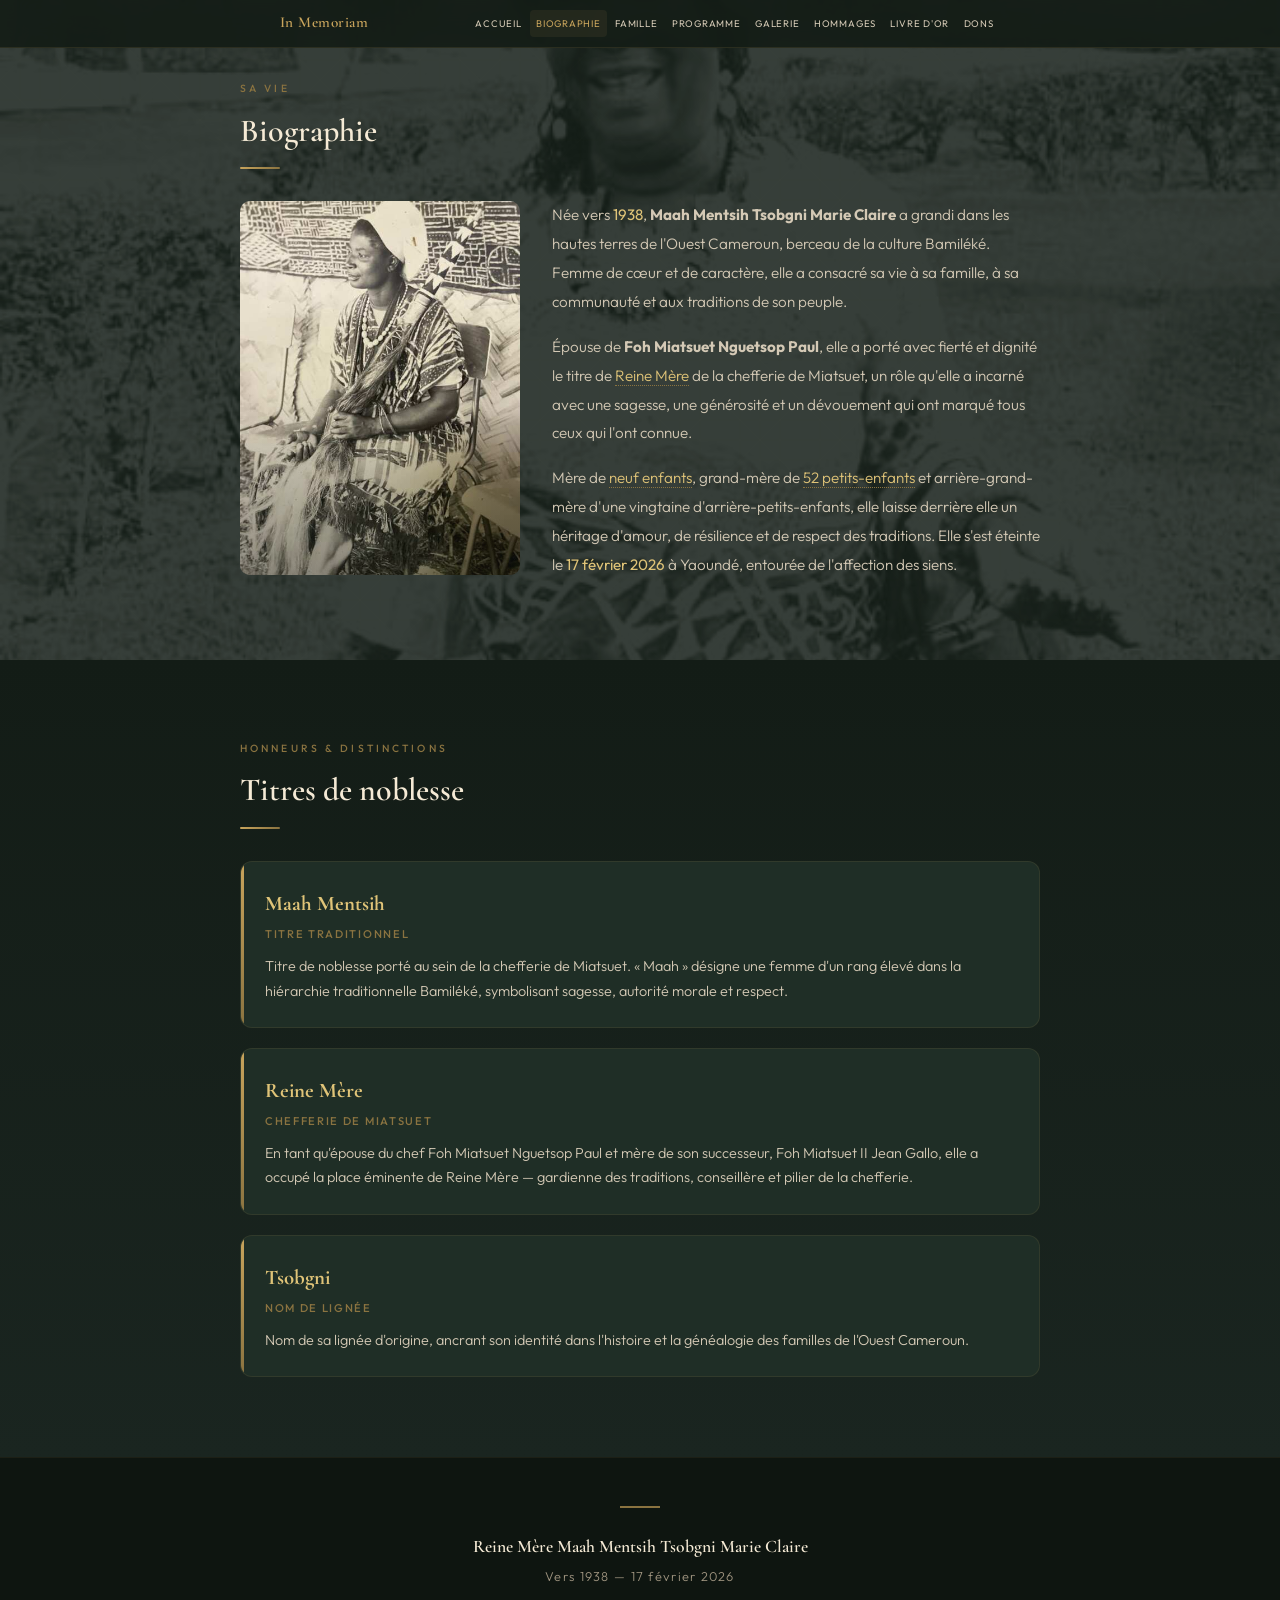
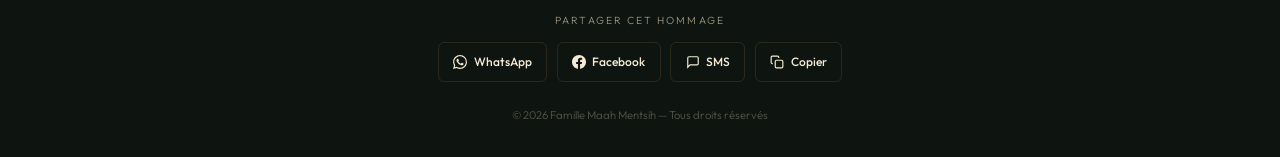
==== biographie/index.html @ 84025a95 "Add files via upload" ====
<!DOCTYPE html>
<html lang="fr">
<head>
<meta charset="UTF-8">
<meta name="viewport" content="width=device-width, initial-scale=1.0, maximum-scale=5.0">
<title>Biographie — Reine Mère Maah Mentsih</title>
<meta name="description" content="Hommage à la Reine Mère Maah Mentsih Tsobgni Marie Claire, épouse Fohmiatsuet Nguetsop.">
<meta property="og:title" content="In Memoriam — Reine Mère Maah Mentsih Tsobgni Marie Claire">
<meta property="og:description" content="Vers 1938 – 17 février 2026. Obsèques du 24 au 27 juin 2026 à Miatsuet, Bafou.">
<meta property="og:image" content="images/hero.jpg">
<meta property="og:type" content="website">
<link rel="preconnect" href="https://fonts.googleapis.com">
<link rel="preconnect" href="https://fonts.gstatic.com" crossorigin>
<link href="https://fonts.googleapis.com/css2?family=Cormorant+Garamond:ital,wght@0,400;0,600;0,700;1,400;1,600&family=Outfit:wght@300;400;500;600&display=swap" rel="stylesheet">
<link rel="stylesheet" href="/css/style.css">
</head>
<body>
<div class="watermark" aria-hidden="true"></div>
<div class="ndop" aria-hidden="true"></div>
<nav class="nav" id="nav">
<div class="nav-inner">
  <a class="nav-brand" href="/">In Memoriam</a>
  <button class="nav-toggle" id="nav-toggle" aria-label="Menu">☰</button>
  <div class="nav-links" id="nav-links">
    <a href="/">Accueil</a>
    <a href="/biographie">Biographie</a>
    <a href="/famille">Famille</a>
    <a href="/programme">Programme</a>
    <a href="/galerie">Galerie</a>
    <a href="/temoignages">Hommages</a>
    <a href="/livre-dor">Livre d'or</a>
    <a href="/dons">Dons</a>
  </div>
</div>
</nav>


<section class="sec" style="padding-top:5rem">
<div class="sec-in reveal">
  <div class="sec-label">Sa vie</div>
  <h2 class="sec-title">Biographie</h2>
  <div class="sec-div"></div>
  <div class="bio-content">
    <div class="bio-img-wrap" onclick="openLightbox(this)">
      <img src="/images/youth1.jpg" alt="Maah Mentsih dans sa jeunesse">
      <div class="bio-img-overlay"></div>
    </div>
    <div class="bio-text">
      <p>Née vers <span class="hl">1938</span>, <strong>Maah Mentsih Tsobgni Marie Claire</strong> a grandi dans les hautes terres de l'Ouest Cameroun, berceau de la culture Bamiléké. Femme de cœur et de caractère, elle a consacré sa vie à sa famille, à sa communauté et aux traditions de son peuple.</p>
      <p>Épouse de <strong>Foh Miatsuet Nguetsop Paul</strong>, elle a porté avec fierté et dignité le titre de <a href="/biographie#titres" style="color:var(--gold-l);text-decoration:none;border-bottom:1px dotted var(--gold-d)">Reine Mère</a> de la chefferie de Miatsuet, un rôle qu'elle a incarné avec une sagesse, une générosité et un dévouement qui ont marqué tous ceux qui l'ont connue.</p>
      <p>Mère de <a href="/famille" style="color:var(--gold-l);text-decoration:none;border-bottom:1px dotted var(--gold-d)">neuf enfants</a>, grand-mère de <a href="/famille" style="color:var(--gold-l);text-decoration:none;border-bottom:1px dotted var(--gold-d)">52 petits-enfants</a> et arrière-grand-mère d'une vingtaine d'arrière-petits-enfants, elle laisse derrière elle un héritage d'amour, de résilience et de respect des traditions. Elle s'est éteinte le <span class="hl">17 février 2026</span> à Yaoundé, entourée de l'affection des siens.</p>
    </div>
  </div>
</div>
</section>

<section class="sec" style="background:linear-gradient(180deg,var(--bg),var(--bg2))">
<div class="sec-in reveal">
  <div class="sec-label" id="titres">Honneurs & Distinctions</div>
  <h2 class="sec-title">Titres de noblesse</h2>
  <div class="sec-div"></div>
  <div class="titre-cards">
    <div class="titre-card"><div class="titre-name">Maah Mentsih</div><div class="titre-sub">Titre traditionnel</div><div class="titre-desc">Titre de noblesse porté au sein de la chefferie de Miatsuet. « Maah » désigne une femme d'un rang élevé dans la hiérarchie traditionnelle Bamiléké, symbolisant sagesse, autorité morale et respect.</div></div>
    <div class="titre-card"><div class="titre-name">Reine Mère</div><div class="titre-sub">Chefferie de Miatsuet</div><div class="titre-desc">En tant qu'épouse du chef Foh Miatsuet Nguetsop Paul et mère de son successeur, Foh Miatsuet II Jean Gallo, elle a occupé la place éminente de Reine Mère — gardienne des traditions, conseillère et pilier de la chefferie.</div></div>
    <div class="titre-card"><div class="titre-name">Tsobgni</div><div class="titre-sub">Nom de lignée</div><div class="titre-desc">Nom de sa lignée d'origine, ancrant son identité dans l'histoire et la généalogie des familles de l'Ouest Cameroun.</div></div>
  </div>
</div>
</section>
<div class="lb" id="lightbox" onclick="closeLightbox()">
<button class="lb-close" aria-label="Fermer">✕</button>
<img id="lb-img" src="" alt="">
</div>
<footer class="footer">
<div class="f-orn"></div>
<div class="f-name">Reine Mère Maah Mentsih Tsobgni Marie Claire</div>
<div class="f-dates">Vers 1938 — 17 février 2026</div>
<div class="f-share-label">Partager cet hommage</div>
<div class="share-btns">
  <a class="sh-btn" id="sh-wa" href="#" target="_blank" rel="noopener"><svg viewBox="0 0 24 24" fill="currentColor"><path d="M17.472 14.382c-.297-.149-1.758-.867-2.03-.967-.273-.099-.471-.148-.67.15-.197.297-.767.966-.94 1.164-.173.199-.347.223-.644.075-.297-.15-1.255-.463-2.39-1.475-.883-.788-1.48-1.761-1.653-2.059-.173-.297-.018-.458.13-.606.134-.133.298-.347.446-.52.149-.174.198-.298.298-.497.099-.198.05-.371-.025-.52-.075-.149-.669-1.612-.916-2.207-.242-.579-.487-.5-.669-.51-.173-.008-.371-.01-.57-.01-.198 0-.52.074-.792.372-.272.297-1.04 1.016-1.04 2.479 0 1.462 1.065 2.875 1.213 3.074.149.198 2.096 3.2 5.077 4.487.709.306 1.262.489 1.694.625.712.227 1.36.195 1.871.118.571-.085 1.758-.719 2.006-1.413.248-.694.248-1.289.173-1.413-.074-.124-.272-.198-.57-.347m-5.421 7.403h-.004a9.87 9.87 0 01-5.031-1.378l-.361-.214-3.741.982.998-3.648-.235-.374a9.86 9.86 0 01-1.51-5.26c.001-5.45 4.436-9.884 9.888-9.884 2.64 0 5.122 1.03 6.988 2.898a9.825 9.825 0 012.893 6.994c-.003 5.45-4.437 9.884-9.885 9.884m8.413-18.297A11.815 11.815 0 0012.05 0C5.495 0 .16 5.335.157 11.892c0 2.096.547 4.142 1.588 5.945L.057 24l6.305-1.654a11.882 11.882 0 005.683 1.448h.005c6.554 0 11.89-5.335 11.893-11.893a11.821 11.821 0 00-3.48-8.413z"/></svg>WhatsApp</a>
  <a class="sh-btn" id="sh-fb" href="#" target="_blank" rel="noopener"><svg viewBox="0 0 24 24" fill="currentColor"><path d="M24 12.073c0-6.627-5.373-12-12-12s-12 5.373-12 12c0 5.99 4.388 10.954 10.125 11.854v-8.385H7.078v-3.47h3.047V9.43c0-3.007 1.792-4.669 4.533-4.669 1.312 0 2.686.235 2.686.235v2.953H15.83c-1.491 0-1.956.925-1.956 1.874v2.25h3.328l-.532 3.47h-2.796v8.385C19.612 23.027 24 18.062 24 12.073z"/></svg>Facebook</a>
  <a class="sh-btn" id="sh-sms" href="#"><svg viewBox="0 0 24 24" fill="none" stroke="currentColor" stroke-width="2"><path d="M21 15a2 2 0 01-2 2H7l-4 4V5a2 2 0 012-2h14a2 2 0 012 2z"/></svg>SMS</a>
  <a class="sh-btn" id="sh-copy" href="#" onclick="copyLink(event)"><svg viewBox="0 0 24 24" fill="none" stroke="currentColor" stroke-width="2"><rect x="9" y="9" width="13" height="13" rx="2"/><path d="M5 15H4a2 2 0 01-2-2V4a2 2 0 012-2h9a2 2 0 012 2v1"/></svg>Copier</a>
</div>
<div class="f-copy">© 2026 Famille Maah Mentsih — Tous droits réservés</div>
</footer>

<script src="/js/main.js"></script>
</body>
</html>
---- css/style.css ----
/* === RESET & BASE === */
*,*::before,*::after{margin:0;padding:0;box-sizing:border-box}
:root{
  --bg:#131c16;--bg2:#1a2520;--bg3:#1f2e26;--bg4:#0e1510;
  --gold:#c8a45c;--gold-l:#e0c478;--gold-d:#8a7340;--gold-dd:#6b5a32;
  --cream:#f5ead5;--cream-s:#d4c9b5;--text:#e8dcc8;--text-m:#a09580;
  --font-d:'Cormorant Garamond',Georgia,serif;
  --font-b:'Outfit',system-ui,sans-serif;
  --max-w:720px;--g:1.25rem;
}
html{scroll-behavior:smooth;-webkit-text-size-adjust:100%}
body{font-family:var(--font-b);font-weight:300;color:var(--text);background:var(--bg);line-height:1.7;overflow-x:hidden;-webkit-font-smoothing:antialiased}
[id]{scroll-margin-top:60px}

/* === WATERMARK === */
.watermark{position:fixed;inset:0;z-index:0;pointer-events:none;
  background:url('/images/watermark.jpg') center center/cover no-repeat;
  opacity:.15;mix-blend-mode:screen}

/* === NDOP PATTERN === */
.ndop{position:fixed;inset:0;z-index:0;opacity:.02;pointer-events:none;
  background-image:url("data:image/svg+xml,%3Csvg xmlns='http://www.w3.org/2000/svg' width='80' height='80'%3E%3Cpath d='M0 40h80M40 0v80M0 0l40 40L0 80M80 0L40 40l40 40M20 0v80M60 0v80M0 20h80M0 60h80' stroke='%23c8a45c' stroke-width='.5' fill='none'/%3E%3C/svg%3E");
  background-size:80px 80px}

/* === TOP NAV === */
.nav{position:fixed;top:0;left:0;right:0;z-index:100;background:rgba(19,28,22,.9);backdrop-filter:blur(16px);-webkit-backdrop-filter:blur(16px);border-bottom:1px solid rgba(200,164,92,.12);transition:transform .35s ease}
.nav.hidden{transform:translateY(-100%)}
.nav-inner{max-width:var(--max-w);margin:0 auto;padding:.6rem var(--g);display:flex;align-items:center;justify-content:space-between}
.nav-brand{font-family:var(--font-d);font-weight:600;font-size:.95rem;color:var(--gold);letter-spacing:.03em;text-decoration:none}
.nav-toggle{display:none;background:none;border:none;color:var(--gold);cursor:pointer;padding:.4rem;font-size:1.3rem}
.nav-links{display:flex;gap:.1rem;flex-wrap:wrap}
.nav-links a{color:var(--cream-s);text-decoration:none;font-size:.6rem;font-weight:400;text-transform:uppercase;letter-spacing:.08em;padding:.35rem .4rem;border-radius:4px;transition:color .2s,background .2s;white-space:nowrap}
.nav-links a:hover,.nav-links a.active{color:var(--gold);background:rgba(200,164,92,.08)}
@media(max-width:699px){
  .nav-toggle{display:block}
  .nav-links{display:none;position:absolute;top:100%;left:0;right:0;flex-direction:column;background:var(--bg);padding:.5rem var(--g) .75rem;border-bottom:1px solid rgba(200,164,92,.1)}
  .nav-links.open{display:flex}
  .nav-links a{font-size:.8rem;padding:.55rem 0;border-bottom:1px solid rgba(200,164,92,.05)}
  .nav-links a:last-child{border-bottom:none}
}

/* === SECTIONS === */
.sec{position:relative;z-index:1;padding:4rem var(--g) 3rem}
.sec:first-of-type{padding-top:5rem}
.sec-in{max-width:var(--max-w);margin:0 auto}
.sec-label{font-size:.65rem;font-weight:500;text-transform:uppercase;letter-spacing:.3em;color:var(--gold-d);margin-bottom:.75rem}
.sec-title{font-family:var(--font-d);font-size:1.75rem;font-weight:600;color:var(--cream);margin-bottom:1rem;line-height:1.3}
.sec-div{width:40px;height:2px;background:linear-gradient(90deg,var(--gold),var(--gold-d));margin-bottom:2rem;border-radius:1px}

/* === HERO (accueil only) === */
.hero{position:relative;min-height:100vh;min-height:100dvh;display:flex;flex-direction:column;align-items:center;justify-content:center;padding:5rem var(--g) 3rem;text-align:center;overflow:hidden;
  background:radial-gradient(ellipse at 50% 60%,rgba(30,60,40,.3) 0%,var(--bg) 70%)}
.hero::after{content:'';position:absolute;bottom:0;left:0;right:0;height:120px;background:linear-gradient(to top,var(--bg),transparent);pointer-events:none}
.h-orn{width:60px;height:2px;background:linear-gradient(90deg,transparent,var(--gold),transparent);margin-bottom:2rem;opacity:0;animation:fadeUp 1s .2s ease forwards}
.h-sub{font-size:.7rem;font-weight:500;text-transform:uppercase;letter-spacing:.3em;color:var(--gold-d);margin-bottom:1.5rem;opacity:0;animation:fadeUp 1s .4s ease forwards}
.h-photo-wrap{position:relative;width:200px;height:200px;margin:0 auto 2rem;opacity:0;animation:fadeUp 1s .6s ease forwards}
.h-photo-ring{position:absolute;inset:-8px;border-radius:50%;border:2px solid var(--gold-d);animation:pulse 4s ease-in-out infinite;box-shadow:0 0 30px rgba(200,164,92,.2),0 0 60px rgba(200,164,92,.1)}
.h-photo-ring2{position:absolute;inset:-16px;border-radius:50%;border:1px solid rgba(200,164,92,.15)}
.h-photo{width:100%;height:100%;border-radius:50%;object-fit:cover;object-position:center 15%}
.h-name{font-family:var(--font-d);font-size:2rem;font-weight:700;color:var(--cream);line-height:1.2;margin-bottom:.3rem;opacity:0;animation:fadeUp 1s .8s ease forwards}
.h-name em{font-style:italic;color:var(--gold-l)}
.h-title{font-family:var(--font-d);font-size:.95rem;font-weight:400;font-style:italic;color:var(--gold);margin-bottom:.75rem;opacity:0;animation:fadeUp 1s .9s ease forwards;max-width:400px;line-height:1.5}
.h-dates{font-size:.85rem;color:var(--text-m);letter-spacing:.15em;margin-bottom:2rem;opacity:0;animation:fadeUp 1s 1s ease forwards}
.h-dates .sep{display:inline-block;width:24px;height:1px;background:var(--gold-d);vertical-align:middle;margin:0 .6rem}
.h-verse{max-width:380px;margin:0 auto;font-family:var(--font-d);font-size:1rem;font-style:italic;color:var(--cream-s);line-height:1.6;opacity:0;animation:fadeUp 1s 1.2s ease forwards}
.h-verse cite{display:block;margin-top:.5rem;font-style:normal;font-size:.8rem;color:var(--gold-d);font-family:var(--font-b);letter-spacing:.1em}

/* === CARDS === */
.card{background:var(--bg3);border:1px solid rgba(200,164,92,.1);border-radius:12px;padding:2rem 1.5rem}
.card-alt{background:var(--bg3);border:1px solid rgba(200,164,92,.08);border-radius:10px;padding:1.5rem}

/* === AVIS === */
.avis-families{list-style:none;margin-bottom:1.5rem}
.avis-families li{font-size:.85rem;color:var(--cream-s);padding:.3rem 0 .3rem 1.2rem;position:relative}
.avis-families li::before{content:'◆';position:absolute;left:0;color:var(--gold-d);font-size:.45rem;top:.6rem}
.avis-text{font-size:.95rem;color:var(--text);line-height:1.8}
.avis-text strong{color:var(--cream);font-weight:600}
.avis-quote{margin-top:2rem;padding-top:1.5rem;border-top:1px solid rgba(200,164,92,.08);font-family:var(--font-d);font-style:italic;font-size:1.05rem;color:var(--gold-l);text-align:center;line-height:1.6}

/* === BIO === */
.bio-content{display:flex;flex-direction:column;gap:2rem}
.bio-img-wrap{position:relative;border-radius:10px;overflow:hidden;aspect-ratio:3/4;max-width:280px;cursor:pointer}
.bio-img-wrap img{width:100%;height:100%;object-fit:cover}
.bio-img-overlay{position:absolute;inset:0;background:linear-gradient(to top,rgba(19,28,22,.4) 0%,transparent 50%);pointer-events:none}
.bio-text{font-size:.95rem;color:var(--cream-s);line-height:1.9}
.bio-text p+p{margin-top:1rem}
.bio-text .hl{color:var(--gold-l);font-weight:400}

/* === TITRE CARDS === */
.titre-cards{display:flex;flex-direction:column;gap:1.25rem}
.titre-card{background:var(--bg3);border:1px solid rgba(200,164,92,.1);border-radius:12px;padding:1.5rem;position:relative;overflow:hidden}
.titre-card::before{content:'';position:absolute;top:0;left:0;width:3px;height:100%;background:linear-gradient(180deg,var(--gold),var(--gold-d))}
.titre-name{font-family:var(--font-d);font-size:1.3rem;font-weight:700;color:var(--gold-l);margin-bottom:.25rem}
.titre-sub{font-size:.7rem;font-weight:500;text-transform:uppercase;letter-spacing:.15em;color:var(--gold-d);margin-bottom:.6rem}
.titre-desc{font-size:.9rem;color:var(--cream-s);line-height:1.7}

/* === TREE === */
.tree-wrap{overflow-x:auto;-webkit-overflow-scrolling:touch;padding:1rem 0;margin:0 calc(var(--g) * -1);padding-left:var(--g);padding-right:var(--g)}
.css-tree{position:relative;display:inline-flex;flex-direction:column;align-items:center;padding:1rem 0;min-width:100%}
.css-tree ul{position:relative;padding-top:1.5rem;list-style:none;display:flex;justify-content:center;flex-wrap:nowrap}
.css-tree ul::before{content:'';position:absolute;top:0;left:50%;width:2px;height:1.5rem;background:var(--gold-d)}
.css-tree li{position:relative;padding:1.5rem .35rem 0;display:flex;flex-direction:column;align-items:center;text-align:center}
.css-tree li::before,.css-tree li::after{content:'';position:absolute;top:0;width:50%;height:1.5rem;border-top:2px solid var(--gold-d)}
.css-tree li::before{right:50%}
.css-tree li::after{left:50%}
.css-tree li:first-child::before,.css-tree li:last-child::after{border:none}
.css-tree li:first-child::after{border-radius:8px 0 0 0}
.css-tree li:last-child::before{border-radius:0 8px 0 0}
.css-tree li:only-child::before,.css-tree li:only-child::after{border:none}
.css-tree li:only-child{padding-top:0}

.tn{display:inline-block;padding:.5rem .75rem;background:var(--bg3);border:1.5px solid rgba(200,164,92,.15);border-radius:10px;position:relative;min-width:70px;max-width:110px;transition:border-color .2s,transform .2s;cursor:pointer}
.tn:hover{border-color:rgba(200,164,92,.3);transform:translateY(-1px)}
.tn:active{transform:scale(.96)}
.tn-root{border-color:var(--gold);background:rgba(200,164,92,.06);max-width:150px;padding:.6rem 1rem;cursor:default}
.tn-spouse{border-color:var(--gold-d);max-width:150px;padding:.6rem 1rem;cursor:default}
.tn-successor{border-color:var(--gold);background:rgba(200,164,92,.04)}
.tn-placeholder{border-style:dashed;opacity:.5;cursor:default}
.tn .name{font-family:var(--font-d);font-weight:700;font-size:.8rem;color:var(--cream);line-height:1.2}
.tn .name em{color:var(--gold);font-style:italic;font-weight:600}
.tn-root .name,.tn-spouse .name{font-size:.9rem}
.tn .trad{font-size:.6rem;color:var(--gold);font-style:italic;margin-top:.15rem;line-height:1.2}
.tn .role{font-size:.55rem;color:var(--text-m);text-transform:uppercase;letter-spacing:.06em;margin-top:.15rem}
.couple-row{display:flex;align-items:center;justify-content:center;gap:.4rem}
.couple-link{color:var(--gold-d);font-family:var(--font-d);font-size:.9rem;line-height:1}
.couple-connector{width:2px;height:1.25rem;background:var(--gold-d);margin:0 auto}

.tree-stats{display:flex;justify-content:center;gap:2.5rem;margin:2rem 0;flex-wrap:nowrap}
.tree-stat{text-align:center}
.tree-stat-num{font-family:var(--font-d);font-size:2rem;font-weight:700;color:var(--gold-l);line-height:1}
.tree-stat-label{font-size:.6rem;text-transform:uppercase;letter-spacing:.12em;color:var(--text-m);margin-top:.3rem}

@media(max-width:599px){
  .css-tree li{padding:.75rem .2rem 0}
  .tn{padding:.4rem .5rem;min-width:55px;max-width:80px}
  .tn .name{font-size:.65rem}
  .tn .trad,.tn .role{font-size:.5rem}
  .tn-root,.tn-spouse{max-width:120px;padding:.5rem .7rem}
  .tn-root .name,.tn-spouse .name{font-size:.75rem}
  .couple-row{gap:.3rem}
}

/* === FAMILY TIMELINE === */
.ftl{position:relative;padding:1rem 0 1rem 2rem;margin:1rem 0 2rem}
.ftl::before{content:'';position:absolute;left:7px;top:0;bottom:0;width:2px;background:linear-gradient(180deg,var(--gold),var(--gold-d) 80%,transparent)}

/* Root couple at top of timeline */
.ftl-root{position:relative;margin-bottom:2rem;padding-left:.5rem}
.ftl-root::before{content:'';position:absolute;left:-2rem;top:1.2rem;width:16px;height:16px;border-radius:50%;background:var(--gold);border:3px solid var(--bg2);z-index:1;transform:translateX(0.5px)}
.ftl-root-card{display:flex;align-items:center;gap:.6rem;flex-wrap:wrap}
.ftl-root-name{font-family:var(--font-d);font-size:1.1rem;font-weight:700;color:var(--cream)}
.ftl-root-name em{color:var(--gold-l);font-style:italic}
.ftl-root-sub{font-size:.7rem;color:var(--gold-d);font-style:italic}
.ftl-root-dates{font-size:.7rem;color:var(--text-m);letter-spacing:.05em}
.ftl-root-link{color:var(--gold-d);font-family:var(--font-d);font-size:1rem}

/* Timeline child entry */
.ftl-child{position:relative;margin-bottom:1.5rem;padding-left:.5rem;cursor:pointer}
.ftl-child:last-child{margin-bottom:0}

/* Year dot */
.ftl-child::before{content:'';position:absolute;left:-2rem;top:.6rem;width:12px;height:12px;border-radius:50%;background:var(--bg2);border:2px solid var(--gold-d);z-index:1;transform:translateX(1.5px);transition:background .2s,border-color .2s}
.ftl-child:hover::before{border-color:var(--gold);background:rgba(200,164,92,.15)}
.ftl-child.successor::before{background:var(--gold);border-color:var(--gold);width:14px;height:14px;transform:translateX(.5px)}
.ftl-child.deceased::before{background:var(--bg2);border-color:var(--text-m)}

/* Year label */
.ftl-year{font-family:var(--font-d);font-size:1.4rem;font-weight:700;color:var(--gold-l);line-height:1;margin-bottom:.2rem}
.ftl-child.deceased .ftl-year{color:var(--text-m)}

/* Child info */
.ftl-info{display:flex;align-items:center;gap:.6rem}
.ftl-child-photo{width:56px;height:56px;border-radius:50%;object-fit:cover;border:2px solid rgba(200,164,92,.15);flex-shrink:0}
.ftl-child-photo-ph{width:56px;height:56px;border-radius:50%;background:rgba(200,164,92,.05);border:2px dashed rgba(200,164,92,.12);display:flex;align-items:center;justify-content:center;font-size:1.1rem;color:var(--gold-dd);flex-shrink:0}
.ftl-child.successor .ftl-child-photo,.ftl-child.successor .ftl-child-photo-ph{border-color:var(--gold);border-style:solid}
.ftl-child-detail{flex:1;min-width:0}
.ftl-child-name{font-family:var(--font-d);font-size:1rem;font-weight:600;color:var(--cream);line-height:1.2}
.ftl-child-name em{color:var(--gold);font-style:italic}
.ftl-child-title{font-size:.7rem;color:var(--gold-d);font-style:italic;margin-top:.1rem}
.ftl-child-note{font-size:.7rem;color:var(--text-m);font-style:italic;margin-top:.2rem}
.ftl-child.deceased .ftl-child-name{color:var(--cream-s);opacity:.8}

/* Death marker */
.ftl-death{position:relative;margin:1.5rem 0;padding-left:.5rem;opacity:.7}
.ftl-death::before{content:'';position:absolute;left:-2rem;top:.55rem;width:10px;height:10px;border-radius:50%;background:var(--text-m);border:2px solid var(--bg2);z-index:1;transform:translateX(1.5px)}
.ftl-death-text{font-family:var(--font-d);font-size:.9rem;color:var(--text-m);font-style:italic}
.ftl-death-year{font-family:var(--font-d);font-size:1.2rem;font-weight:600;color:var(--text-m);margin-bottom:.1rem}
/* === PROGRAMME TABS === */
.prog-tabs{display:flex;gap:.25rem;margin-bottom:1.5rem;overflow-x:auto;-webkit-overflow-scrolling:touch;scrollbar-width:none;padding-bottom:.25rem}
.prog-tabs::-webkit-scrollbar{display:none}
.prog-tab{flex:1;padding:.6rem .5rem;border-radius:8px;background:var(--bg3);border:1px solid rgba(200,164,92,.1);font-family:var(--font-d);font-size:.85rem;font-weight:600;color:var(--text-m);cursor:pointer;transition:all .2s;text-align:center}
.prog-tab:hover{border-color:rgba(200,164,92,.2);color:var(--cream-s)}
.prog-tab.active{background:rgba(200,164,92,.1);border-color:var(--gold-d);color:var(--gold-l)}
.prog-tab-day{font-size:.5rem;text-transform:uppercase;letter-spacing:.1em;color:var(--gold-d);display:block;margin-bottom:.15rem}
.prog-tab.active .prog-tab-day{color:var(--gold)}
.prog-day{display:none}
.prog-day.active{display:block}
.prog-event{padding:1rem;background:var(--bg3);border:1px solid rgba(200,164,92,.08);border-radius:10px;margin-bottom:.75rem}
.prog-event-time{font-family:var(--font-d);font-size:.9rem;font-weight:700;color:var(--gold-l);margin-bottom:.25rem}
.prog-event-title{font-family:var(--font-d);font-size:1.05rem;font-weight:600;color:var(--cream);margin-bottom:.3rem}
.prog-event-desc{font-size:.85rem;color:var(--text-m);line-height:1.6}
.prog-dl{display:inline-flex;align-items:center;gap:.4rem;margin-top:1.5rem;padding:.6rem 1.2rem;border-radius:8px;border:1px solid rgba(200,164,92,.15);color:var(--cream-s);font-size:.8rem;font-weight:400;text-decoration:none;transition:border-color .2s,color .2s}
.prog-dl:hover{border-color:var(--gold-d);color:var(--gold)}
.prog-dl svg{width:16px;height:16px}

.fam-grid{display:flex;flex-direction:column;gap:.75rem;margin-top:2rem}
.fam-card{background:var(--bg3);border:1px solid rgba(200,164,92,.08);border-radius:10px;overflow:hidden;transition:border-color .3s}
.fam-card:hover,.fam-card.open{border-color:rgba(200,164,92,.15)}
.fam-card.successor{border-color:rgba(200,164,92,.2)}
.fam-head{display:flex;align-items:center;gap:.75rem;padding:.85rem 1rem;cursor:pointer;user-select:none;-webkit-user-select:none}
.fam-photo{width:44px;height:44px;border-radius:50%;object-fit:cover;border:2px solid rgba(200,164,92,.2);flex-shrink:0}
.fam-photo-placeholder{width:44px;height:44px;border-radius:50%;background:rgba(200,164,92,.06);border:1.5px dashed rgba(200,164,92,.15);flex-shrink:0;display:flex;align-items:center;justify-content:center;font-size:.9rem;color:var(--gold-d)}
.fam-card.successor .fam-photo{border-color:var(--gold)}
.fam-info{flex:1;min-width:0}
.fam-name{font-family:var(--font-d);font-size:1rem;font-weight:600;color:var(--cream);line-height:1.2}
.fam-name em{color:var(--gold);font-style:italic}
.fam-meta{font-size:.7rem;color:var(--text-m);margin-top:.15rem}
.fam-arrow{color:var(--gold-d);font-size:1rem;transition:transform .3s;flex-shrink:0}
.fam-card.open .fam-arrow{transform:rotate(90deg)}
.fam-children{display:none;padding:.5rem 1rem 1rem;flex-wrap:wrap;gap:.5rem}
.fam-card.open .fam-children{display:flex}
.fam-child{display:inline-flex;align-items:center;gap:.35rem;padding:.3rem .65rem .3rem .3rem;font-size:.8rem;color:var(--cream-s);background:rgba(200,164,92,.04);border:1px solid rgba(200,164,92,.06);border-radius:20px}
.fam-child-placeholder{width:24px;height:24px;border-radius:50%;background:rgba(200,164,92,.05);border:1px dashed rgba(200,164,92,.1);display:flex;align-items:center;justify-content:center;font-size:.5rem;color:var(--gold-dd)}

/* === TIMELINE === */
.timeline{position:relative;padding-left:1.5rem}
.timeline::before{content:'';position:absolute;left:0;top:0;bottom:0;width:2px;background:linear-gradient(180deg,var(--gold),var(--gold-d),transparent)}
.tl-item{position:relative;margin-bottom:2.5rem;padding-left:1.5rem}
.tl-item::before{content:'';position:absolute;left:-1px;top:.35rem;width:12px;height:12px;border-radius:50%;background:var(--gold);border:3px solid var(--bg);transform:translateX(-50%)}
.tl-date{font-size:.7rem;font-weight:500;text-transform:uppercase;letter-spacing:.15em;color:var(--gold);margin-bottom:.4rem}
.tl-title{font-family:var(--font-d);font-size:1.2rem;font-weight:600;color:var(--cream);margin-bottom:.5rem}
.tl-desc{font-size:.9rem;color:var(--text-m);line-height:1.6}
.tl-note{display:inline-block;margin-top:1.5rem;font-size:.8rem;color:var(--gold-d);font-style:italic;padding:.75rem 1rem;background:rgba(200,164,92,.04);border-left:2px solid var(--gold-d);border-radius:0 6px 6px 0}

/* === INFO CARDS === */
.info-cards{display:flex;flex-direction:column;gap:1rem}
.info-card{background:var(--bg3);border:1px solid rgba(200,164,92,.08);border-radius:10px;padding:1.5rem}
.ic-icon{font-size:1.3rem;margin-bottom:.5rem}
.ic-title{font-family:var(--font-d);font-size:1.1rem;font-weight:600;color:var(--cream);margin-bottom:.5rem}
.ic-text{font-size:.9rem;color:var(--text-m);line-height:1.7}
.ic-text a{color:var(--gold);text-decoration:none;border-bottom:1px solid rgba(200,164,92,.3);transition:border-color .2s}
.ic-text a:hover{border-color:var(--gold)}
.map-embed{width:100%;height:250px;border-radius:10px;border:1px solid rgba(200,164,92,.08);margin-bottom:1rem;overflow:hidden}
.map-embed iframe{width:100%;height:100%;border:none;filter:grayscale(.3) contrast(1.1)}

/* === GALLERY === */
/* Carousel */
.carousel-wrap{position:relative;margin:0 calc(var(--g) * -1) 2rem}
.carousel{display:flex;overflow-x:auto;scroll-snap-type:x mandatory;-webkit-overflow-scrolling:touch;scrollbar-width:none;gap:0}
.carousel::-webkit-scrollbar{display:none}
.carousel-slide{flex:0 0 100%;scroll-snap-align:center;position:relative;aspect-ratio:4/5;overflow:hidden;cursor:pointer;background:var(--bg3)}
.carousel-slide img{width:100%;height:100%;object-fit:contain;transition:transform .4s}
.carousel-slide-overlay{position:absolute;inset:0;background:linear-gradient(to top,rgba(15,14,12,.7) 0%,transparent 40%);pointer-events:none}
.carousel-slide-caption{position:absolute;bottom:1.25rem;left:var(--g);right:var(--g);pointer-events:none}
.carousel-slide-title{font-family:var(--font-d);font-size:1.15rem;font-weight:600;color:var(--cream);margin-bottom:.2rem}
.carousel-slide-desc{font-size:.8rem;color:var(--cream-s);line-height:1.4}

/* Carousel dots */
.carousel-dots{display:flex;justify-content:center;gap:.5rem;margin-top:1rem;padding:0 var(--g)}
.carousel-dot{width:8px;height:8px;border-radius:50%;background:rgba(200,164,92,.2);border:none;cursor:pointer;padding:0;transition:background .3s,transform .3s}
.carousel-dot.active{background:var(--gold);transform:scale(1.3)}

/* Carousel arrows */
.carousel-arrows{position:absolute;top:50%;left:0;right:0;display:flex;justify-content:space-between;padding:0 .5rem;transform:translateY(-50%);pointer-events:none;z-index:2}
.carousel-arrow{pointer-events:auto;width:36px;height:36px;border-radius:50%;background:rgba(19,28,22,.6);backdrop-filter:blur(8px);-webkit-backdrop-filter:blur(8px);border:1px solid rgba(200,164,92,.15);color:var(--cream);display:flex;align-items:center;justify-content:center;cursor:pointer;font-size:.9rem;transition:background .2s}
.carousel-arrow:hover{background:rgba(200,164,92,.2)}

/* Grid thumbnails */
.gallery-grid{display:grid;grid-template-columns:repeat(3,1fr);gap:.5rem}
.gallery-thumb{position:relative;border-radius:6px;overflow:hidden;aspect-ratio:3/4;cursor:pointer;border:2px solid transparent;transition:border-color .2s,transform .2s}
.gallery-thumb.active{border-color:var(--gold)}
.gallery-thumb:hover{transform:scale(1.03)}
.gallery-thumb img{width:100%;height:100%;object-fit:cover}
.gallery-thumb-overlay{position:absolute;inset:0;background:rgba(15,14,12,.15);transition:background .2s;pointer-events:none}
.gallery-thumb:hover .gallery-thumb-overlay,.gallery-thumb.active .gallery-thumb-overlay{background:transparent}

/* === MOMENTS === */
.moments-grid{display:flex;flex-direction:column;gap:2rem}
.moment-card{display:grid;grid-template-columns:1fr;gap:0;background:var(--bg3);border-radius:12px;overflow:hidden;border:1px solid rgba(200,164,92,.08)}
.moment-card.reverse .moment-img{order:-1}
.moment-img{aspect-ratio:4/3;overflow:hidden;cursor:pointer}
.moment-img img{width:100%;height:100%;object-fit:cover;transition:transform .4s}
.moment-card:hover .moment-img img{transform:scale(1.03)}
.moment-body{padding:1.5rem}
.moment-era{font-size:.65rem;font-weight:500;text-transform:uppercase;letter-spacing:.2em;color:var(--gold-d);margin-bottom:.4rem}
.moment-title{font-family:var(--font-d);font-size:1.15rem;font-weight:600;color:var(--cream);margin-bottom:.5rem;line-height:1.3}
.moment-desc{font-size:.9rem;color:var(--text-m);line-height:1.6}

/* === TÉMOIGNAGES === */
.temoin-card{background:var(--bg3);border:1px solid rgba(200,164,92,.08);border-radius:12px;padding:1.5rem;margin-bottom:1.25rem}
.temoin-header{display:flex;align-items:center;gap:.75rem;margin-bottom:1rem}
.temoin-photo{width:48px;height:48px;border-radius:50%;object-fit:cover;border:2px solid rgba(200,164,92,.15)}
.temoin-photo-placeholder{width:48px;height:48px;border-radius:50%;background:rgba(200,164,92,.06);border:1.5px dashed rgba(200,164,92,.15);display:flex;align-items:center;justify-content:center;font-size:1rem;color:var(--gold-d)}
.temoin-info{flex:1}
.temoin-name{font-family:var(--font-d);font-size:1.05rem;font-weight:600;color:var(--cream)}
.temoin-relation{font-size:.75rem;color:var(--gold-d);font-style:italic}
.temoin-text{font-size:.9rem;color:var(--cream-s);line-height:1.8;font-style:italic}
.temoin-text p+p{margin-top:.75rem}

/* === LIVRE D'OR === */
.form-wrap{display:flex;flex-direction:column;gap:1rem}
.ff{display:flex;flex-direction:column;gap:.35rem}
.ff label{font-size:.75rem;font-weight:500;color:var(--cream-s);text-transform:uppercase;letter-spacing:.1em}
.ff input,.ff textarea{background:var(--bg3);border:1px solid rgba(200,164,92,.12);border-radius:8px;padding:.85rem 1rem;color:var(--text);font-family:var(--font-b);font-size:.9rem;font-weight:300;transition:border-color .2s;outline:none;-webkit-appearance:none}
.ff input:focus,.ff textarea:focus{border-color:var(--gold)}
.ff textarea{resize:vertical;min-height:120px}
.form-btn{align-self:flex-start;background:linear-gradient(135deg,var(--gold),var(--gold-d));color:var(--bg);border:none;border-radius:8px;padding:.85rem 2rem;font-family:var(--font-b);font-size:.85rem;font-weight:600;text-transform:uppercase;letter-spacing:.1em;cursor:pointer;transition:opacity .2s,transform .2s}
.form-btn:hover{opacity:.9;transform:translateY(-1px)}
.msg-list{margin-top:2.5rem}
.msg-item{padding:1.25rem 0;border-top:1px solid rgba(200,164,92,.06)}
.msg-item:first-child{border-top:none}
.msg-author{font-family:var(--font-d);font-size:1rem;font-weight:600;color:var(--cream)}
.msg-date{font-size:.7rem;color:var(--text-m);margin-bottom:.5rem}
.msg-text{font-size:.9rem;color:var(--cream-s);line-height:1.6;font-style:italic}

/* === DONS === */
.don-card{background:var(--bg3);border:1px solid rgba(200,164,92,.1);border-radius:12px;padding:1.5rem;margin-bottom:1rem;text-align:center}
.don-icon{font-size:2rem;margin-bottom:.75rem}
.don-title{font-family:var(--font-d);font-size:1.15rem;font-weight:600;color:var(--cream);margin-bottom:.4rem}
.don-desc{font-size:.9rem;color:var(--text-m);line-height:1.6;margin-bottom:1rem}
.don-number{font-family:var(--font-d);font-size:1.3rem;font-weight:700;color:var(--gold-l);padding:.5rem 1rem;background:rgba(200,164,92,.06);border:1px solid rgba(200,164,92,.1);border-radius:8px;display:inline-block;letter-spacing:.05em}
.don-name{font-size:.8rem;color:var(--cream-s);margin-top:.4rem}
.don-note{margin-top:2rem;font-size:.85rem;color:var(--text-m);line-height:1.7;font-style:italic;text-align:center;padding:1rem;background:rgba(200,164,92,.03);border-radius:8px;border-left:2px solid var(--gold-d)}

/* === LIGHTBOX === */
.lb{position:fixed;inset:0;z-index:200;background:rgba(0,0,0,.95);display:flex;align-items:center;justify-content:center;padding:1rem;opacity:0;pointer-events:none;transition:opacity .3s}
.lb.open{opacity:1;pointer-events:auto}
.lb img{max-width:100%;max-height:90vh;border-radius:4px;object-fit:contain}
.lb-close{position:absolute;top:1rem;right:1rem;background:none;border:none;color:var(--cream);font-size:1.5rem;cursor:pointer;width:44px;height:44px;display:flex;align-items:center;justify-content:center}

/* === FOOTER === */
.footer{position:relative;z-index:1;text-align:center;padding:3rem var(--g) 2rem;border-top:1px solid rgba(200,164,92,.08);background:var(--bg4)}
.f-orn{width:40px;height:2px;background:var(--gold-d);margin:0 auto 1.5rem}
.f-name{font-family:var(--font-d);font-size:1.1rem;font-weight:600;color:var(--cream);margin-bottom:.25rem}
.f-dates{font-size:.8rem;color:var(--text-m);letter-spacing:.1em;margin-bottom:1.5rem}
.f-share-label{font-size:.65rem;text-transform:uppercase;letter-spacing:.2em;color:var(--text-m);margin-bottom:.75rem}
.share-btns{display:flex;gap:.6rem;justify-content:center;flex-wrap:wrap;margin-bottom:1.5rem}
.sh-btn{display:inline-flex;align-items:center;gap:.4rem;padding:.55rem .9rem;border-radius:6px;font-size:.75rem;font-weight:500;text-decoration:none;color:var(--cream);border:1px solid rgba(200,164,92,.15);transition:background .2s,border-color .2s}
.sh-btn:hover{background:rgba(200,164,92,.08);border-color:var(--gold-d)}
.sh-btn svg{width:14px;height:14px}
.f-copy{font-size:.7rem;color:var(--text-m);opacity:.5}

/* === HERO QUICK NAV === */
.hero-nav{display:flex;flex-wrap:wrap;justify-content:center;gap:.6rem .5rem;margin-top:3rem;position:relative;z-index:2;opacity:0;animation:fadeUp 1s 1.4s ease forwards}
.hero-nav a{display:flex;flex-direction:column;align-items:center;gap:.2rem;text-decoration:none;color:var(--text-m);transition:color .2s}
.hero-nav a:hover{color:var(--gold)}
.hero-nav a svg{width:28px;height:28px;padding:5px;border:1px solid rgba(200,164,92,.12);border-radius:50%;transition:border-color .2s;stroke-width:1.2}
.hero-nav a:hover svg{border-color:var(--gold-d)}
.hero-nav a span{font-size:.5rem;text-transform:uppercase;letter-spacing:.06em;font-weight:400;opacity:.7}

/* === EVENT TITLE (top of hero) === */
.event-title{position:relative;z-index:2;text-align:center;max-width:500px;margin-bottom:2rem;opacity:0;animation:fadeUp .8s .1s ease forwards}
.event-title-text{font-family:var(--font-d);font-size:1.25rem;font-weight:600;color:var(--gold-l);line-height:1.5;letter-spacing:.02em}

/* === COWRIE SHELL SYMBOL === */
.cowrie{display:inline-block;vertical-align:middle;color:var(--gold-d);flex-shrink:0}

/* === ANIMATIONS === */
@keyframes fadeUp{from{opacity:0;transform:translateY(20px)}to{opacity:1;transform:translateY(0)}}
@keyframes pulse{0%,100%{opacity:.4}50%{opacity:1}}
.reveal{opacity:0;transform:translateY(24px);transition:opacity .8s ease,transform .8s ease}
.reveal.visible{opacity:1;transform:translateY(0)}

/* === RESPONSIVE === */
@media(min-width:600px){
  :root{--g:2rem}
  .h-name{font-size:2.6rem}.h-photo-wrap{width:240px;height:240px}
  .event-title-text{font-size:1.5rem}
  .sec-title{font-size:2rem}
  .bio-content{flex-direction:row;align-items:flex-start}.bio-img-wrap{min-width:240px;flex-shrink:0}
  .moment-card{grid-template-columns:1fr 1fr}.moment-img{aspect-ratio:auto}
  .gallery-grid{gap:1rem}
  .carousel-slide{aspect-ratio:3/4}
  .gallery-grid{grid-template-columns:repeat(5,1fr)}
}
@media(min-width:900px){
  :root{--g:2.5rem;--max-w:800px}
  .h-name{font-size:3rem}.sec{padding:5rem var(--g)}
  .event-title-text{font-size:1.7rem}
}
@media(max-width:599px){
  .couple-row{gap:.3rem}
}

/* === DONATION GAUGE === */
.gauge-wrap{margin:2rem 0;padding:1.5rem;background:var(--bg3);border:1px solid rgba(200,164,92,.1);border-radius:12px}
.gauge-header{display:flex;justify-content:space-between;align-items:baseline;margin-bottom:.75rem}
.gauge-label{font-family:var(--font-d);font-size:1rem;font-weight:600;color:var(--cream)}
.gauge-amount{font-family:var(--font-d);font-size:.9rem;color:var(--gold-l)}
.gauge-bar{height:12px;background:rgba(200,164,92,.1);border-radius:6px;overflow:hidden;position:relative}
.gauge-fill{height:100%;background:linear-gradient(90deg,var(--gold-d),var(--gold),var(--gold-l));border-radius:6px;transition:width 1s ease;width:0}
.gauge-percent{text-align:center;margin-top:.5rem;font-family:var(--font-d);font-size:1.3rem;font-weight:700;color:var(--gold-l)}
.gauge-target{text-align:center;font-size:.75rem;color:var(--text-m);margin-top:.2rem}

/* === DIASPORA MAP === */
.diaspora-wrap{margin:2rem 0;text-align:center}
.diaspora-map{width:100%;max-width:600px;margin:0 auto}
.diaspora-countries{display:flex;flex-wrap:wrap;justify-content:center;gap:.4rem;margin-top:1rem}
.diaspora-tag{display:inline-flex;align-items:center;gap:.3rem;padding:.3rem .6rem;font-size:.75rem;color:var(--cream-s);background:rgba(200,164,92,.06);border:1px solid rgba(200,164,92,.08);border-radius:6px}
.diaspora-tag::before{content:"✈";font-size:.6rem}
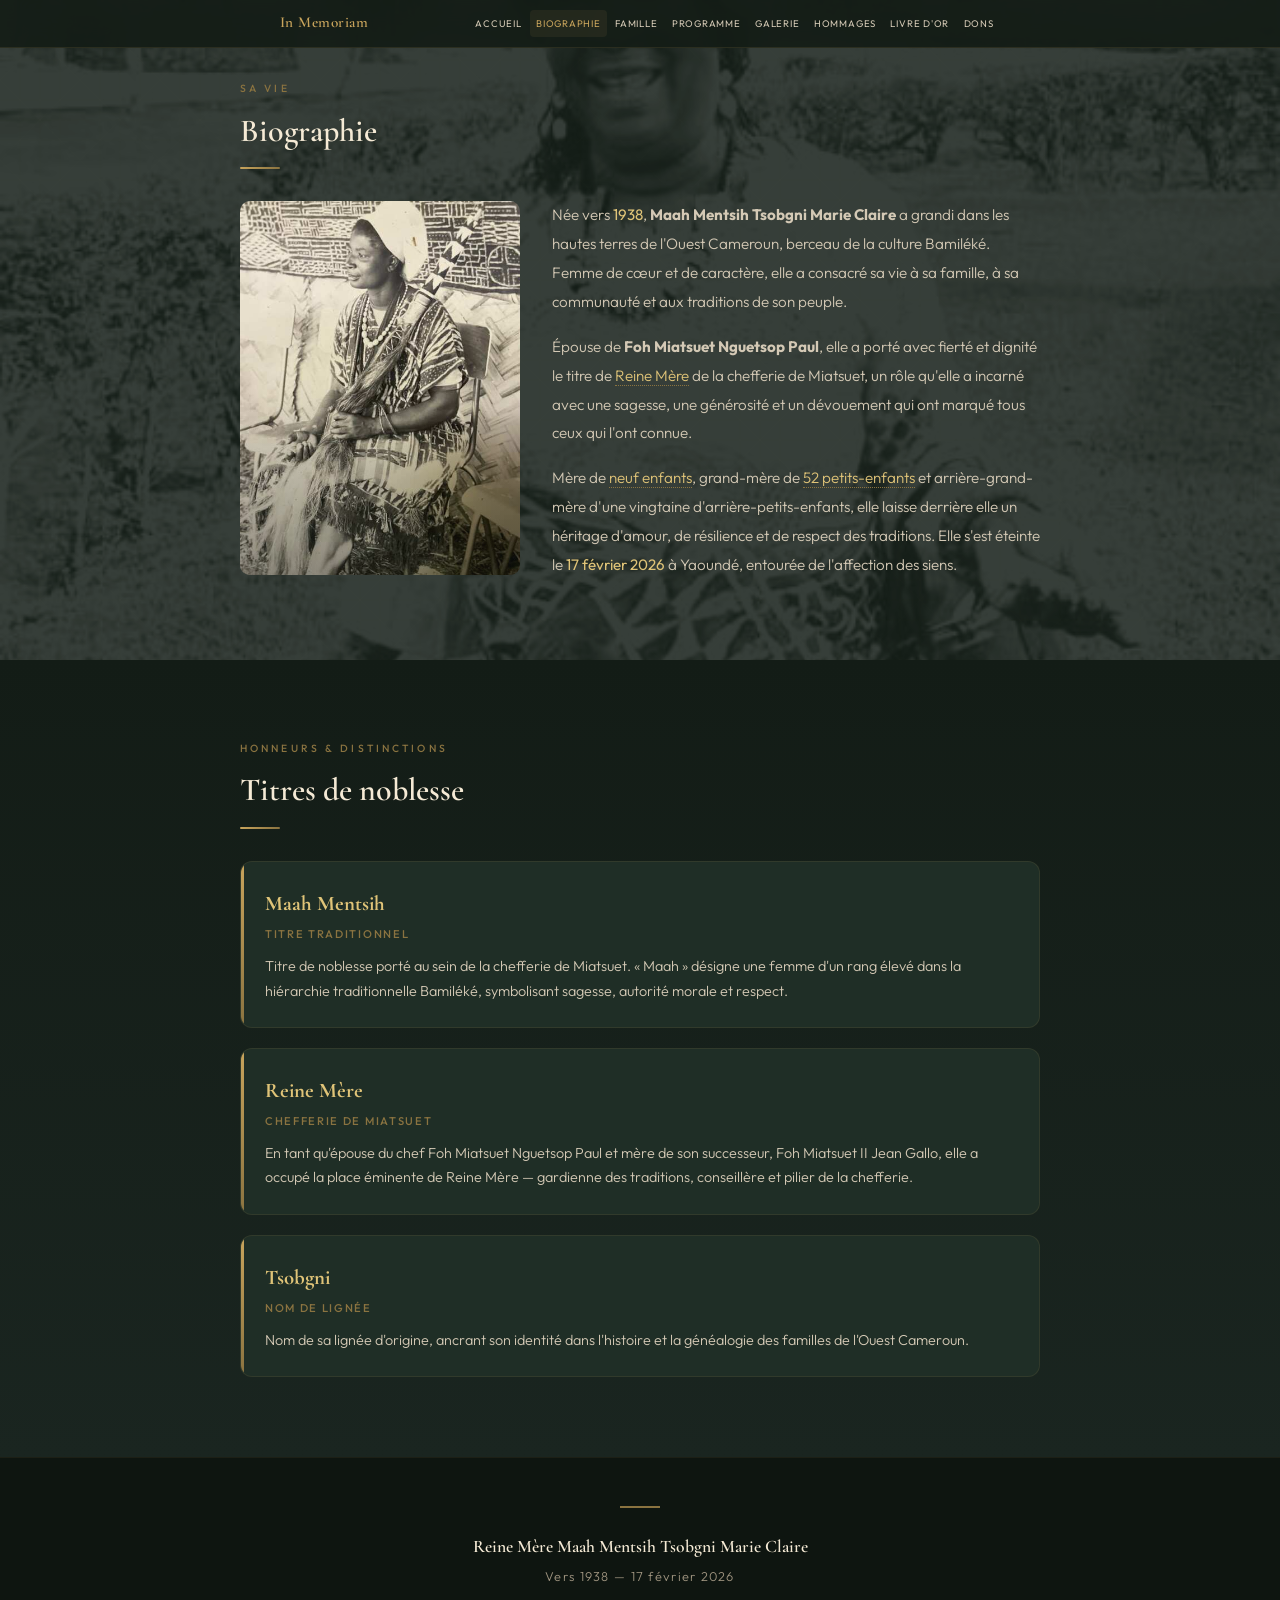
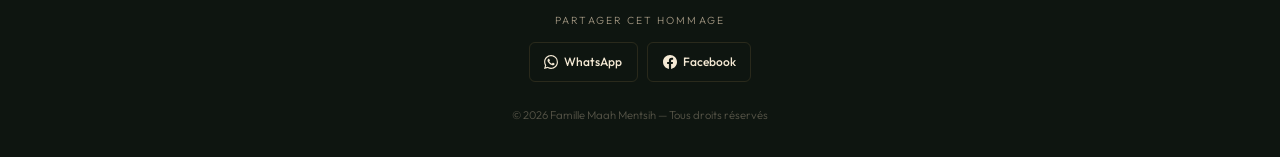
==== commit 1558e3e3: "Add files via upload" ====
--- a/biographie/index.html
+++ b/biographie/index.html
@@ -78,8 +78,6 @@
 <div class="share-btns">
   <a class="sh-btn" id="sh-wa" href="#" target="_blank" rel="noopener"><svg viewBox="0 0 24 24" fill="currentColor"><path d="M17.472 14.382c-.297-.149-1.758-.867-2.03-.967-.273-.099-.471-.148-.67.15-.197.297-.767.966-.94 1.164-.173.199-.347.223-.644.075-.297-.15-1.255-.463-2.39-1.475-.883-.788-1.48-1.761-1.653-2.059-.173-.297-.018-.458.13-.606.134-.133.298-.347.446-.52.149-.174.198-.298.298-.497.099-.198.05-.371-.025-.52-.075-.149-.669-1.612-.916-2.207-.242-.579-.487-.5-.669-.51-.173-.008-.371-.01-.57-.01-.198 0-.52.074-.792.372-.272.297-1.04 1.016-1.04 2.479 0 1.462 1.065 2.875 1.213 3.074.149.198 2.096 3.2 5.077 4.487.709.306 1.262.489 1.694.625.712.227 1.36.195 1.871.118.571-.085 1.758-.719 2.006-1.413.248-.694.248-1.289.173-1.413-.074-.124-.272-.198-.57-.347m-5.421 7.403h-.004a9.87 9.87 0 01-5.031-1.378l-.361-.214-3.741.982.998-3.648-.235-.374a9.86 9.86 0 01-1.51-5.26c.001-5.45 4.436-9.884 9.888-9.884 2.64 0 5.122 1.03 6.988 2.898a9.825 9.825 0 012.893 6.994c-.003 5.45-4.437 9.884-9.885 9.884m8.413-18.297A11.815 11.815 0 0012.05 0C5.495 0 .16 5.335.157 11.892c0 2.096.547 4.142 1.588 5.945L.057 24l6.305-1.654a11.882 11.882 0 005.683 1.448h.005c6.554 0 11.89-5.335 11.893-11.893a11.821 11.821 0 00-3.48-8.413z"/></svg>WhatsApp</a>
   <a class="sh-btn" id="sh-fb" href="#" target="_blank" rel="noopener"><svg viewBox="0 0 24 24" fill="currentColor"><path d="M24 12.073c0-6.627-5.373-12-12-12s-12 5.373-12 12c0 5.99 4.388 10.954 10.125 11.854v-8.385H7.078v-3.47h3.047V9.43c0-3.007 1.792-4.669 4.533-4.669 1.312 0 2.686.235 2.686.235v2.953H15.83c-1.491 0-1.956.925-1.956 1.874v2.25h3.328l-.532 3.47h-2.796v8.385C19.612 23.027 24 18.062 24 12.073z"/></svg>Facebook</a>
-  <a class="sh-btn" id="sh-sms" href="#"><svg viewBox="0 0 24 24" fill="none" stroke="currentColor" stroke-width="2"><path d="M21 15a2 2 0 01-2 2H7l-4 4V5a2 2 0 012-2h14a2 2 0 012 2z"/></svg>SMS</a>
-  <a class="sh-btn" id="sh-copy" href="#" onclick="copyLink(event)"><svg viewBox="0 0 24 24" fill="none" stroke="currentColor" stroke-width="2"><rect x="9" y="9" width="13" height="13" rx="2"/><path d="M5 15H4a2 2 0 01-2-2V4a2 2 0 012-2h9a2 2 0 012 2v1"/></svg>Copier</a>
 </div>
 <div class="f-copy">© 2026 Famille Maah Mentsih — Tous droits réservés</div>
 </footer>
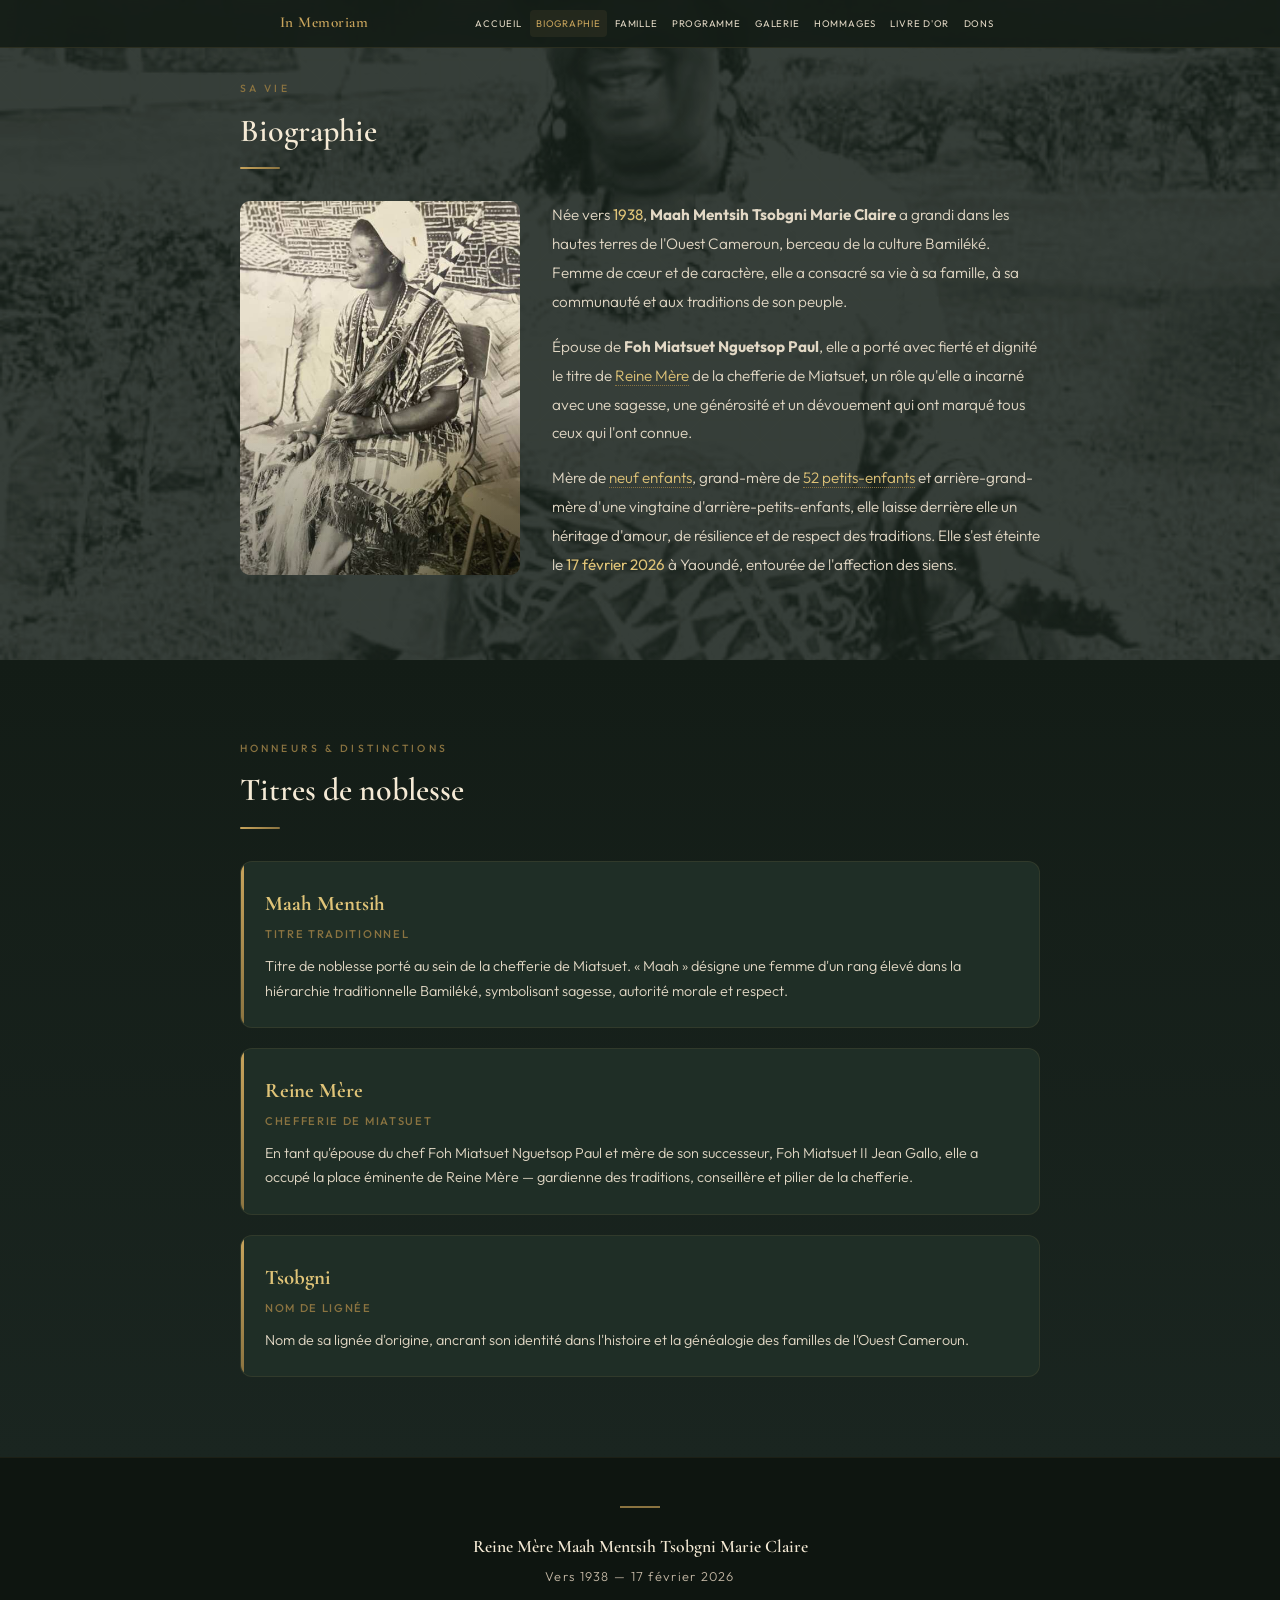
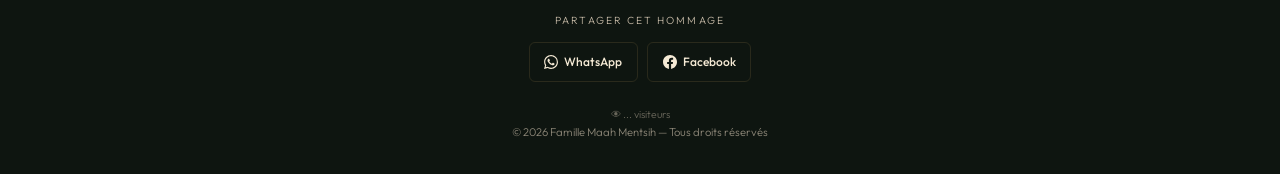
==== commit 6fbf0671: "Add files via upload" ====
--- a/biographie/index.html
+++ b/biographie/index.html
@@ -79,6 +79,8 @@
   <a class="sh-btn" id="sh-wa" href="#" target="_blank" rel="noopener"><svg viewBox="0 0 24 24" fill="currentColor"><path d="M17.472 14.382c-.297-.149-1.758-.867-2.03-.967-.273-.099-.471-.148-.67.15-.197.297-.767.966-.94 1.164-.173.199-.347.223-.644.075-.297-.15-1.255-.463-2.39-1.475-.883-.788-1.48-1.761-1.653-2.059-.173-.297-.018-.458.13-.606.134-.133.298-.347.446-.52.149-.174.198-.298.298-.497.099-.198.05-.371-.025-.52-.075-.149-.669-1.612-.916-2.207-.242-.579-.487-.5-.669-.51-.173-.008-.371-.01-.57-.01-.198 0-.52.074-.792.372-.272.297-1.04 1.016-1.04 2.479 0 1.462 1.065 2.875 1.213 3.074.149.198 2.096 3.2 5.077 4.487.709.306 1.262.489 1.694.625.712.227 1.36.195 1.871.118.571-.085 1.758-.719 2.006-1.413.248-.694.248-1.289.173-1.413-.074-.124-.272-.198-.57-.347m-5.421 7.403h-.004a9.87 9.87 0 01-5.031-1.378l-.361-.214-3.741.982.998-3.648-.235-.374a9.86 9.86 0 01-1.51-5.26c.001-5.45 4.436-9.884 9.888-9.884 2.64 0 5.122 1.03 6.988 2.898a9.825 9.825 0 012.893 6.994c-.003 5.45-4.437 9.884-9.885 9.884m8.413-18.297A11.815 11.815 0 0012.05 0C5.495 0 .16 5.335.157 11.892c0 2.096.547 4.142 1.588 5.945L.057 24l6.305-1.654a11.882 11.882 0 005.683 1.448h.005c6.554 0 11.89-5.335 11.893-11.893a11.821 11.821 0 00-3.48-8.413z"/></svg>WhatsApp</a>
   <a class="sh-btn" id="sh-fb" href="#" target="_blank" rel="noopener"><svg viewBox="0 0 24 24" fill="currentColor"><path d="M24 12.073c0-6.627-5.373-12-12-12s-12 5.373-12 12c0 5.99 4.388 10.954 10.125 11.854v-8.385H7.078v-3.47h3.047V9.43c0-3.007 1.792-4.669 4.533-4.669 1.312 0 2.686.235 2.686.235v2.953H15.83c-1.491 0-1.956.925-1.956 1.874v2.25h3.328l-.532 3.47h-2.796v8.385C19.612 23.027 24 18.062 24 12.073z"/></svg>Facebook</a>
 </div>
+
+<div class="f-visits" id="visit-counter" style="font-size:.65rem;color:var(--text-m);opacity:.5;margin-top:.3rem">👁 ... visiteurs</div>
 <div class="f-copy">© 2026 Famille Maah Mentsih — Tous droits réservés</div>
 </footer>
 
--- a/css/style.css
+++ b/css/style.css
@@ -3,7 +3,7 @@
 :root{
   --bg:#131c16;--bg2:#1a2520;--bg3:#1f2e26;--bg4:#0e1510;
   --gold:#c8a45c;--gold-l:#e0c478;--gold-d:#8a7340;--gold-dd:#6b5a32;
-  --cream:#f5ead5;--cream-s:#d4c9b5;--text:#e8dcc8;--text-m:#a09580;
+  --cream:#f5ead5;--cream-s:#e2d8c5;--text:#ede2d0;--text-m:#c4b8a5;
   --font-d:'Cormorant Garamond',Georgia,serif;
   --font-b:'Outfit',system-ui,sans-serif;
   --max-w:720px;--g:1.25rem;
@@ -140,6 +140,81 @@
   .couple-row{gap:.3rem}
 }
 
+
+/* === INTERACTIVE TREE === */
+.itree{display:flex;flex-direction:column;align-items:center;max-width:700px;margin:0 auto}
+
+.itree-root{text-align:center;padding:1.2rem 1.5rem;background:rgba(200,164,92,.06);border:1.5px solid var(--gold);border-radius:12px}
+.itree-root-name{font-family:var(--font-d);font-size:1.2rem;font-weight:700;color:var(--gold-l)}
+.itree-root-title{font-size:.75rem;color:var(--gold);font-style:italic;margin-top:.15rem}
+.itree-root-spouse{margin-top:.6rem;padding-top:.6rem;border-top:1px solid rgba(200,164,92,.15);position:relative}
+.itree-ring{position:absolute;top:-10px;left:50%;transform:translateX(-50%);background:rgba(200,164,92,.06);border:1px solid rgba(200,164,92,.2);border-radius:50%;width:20px;height:20px;display:flex;align-items:center;justify-content:center;font-family:var(--font-d);font-size:.7rem;color:var(--gold-d)}
+.itree-root-spouse-name{font-family:var(--font-d);font-size:.95rem;font-weight:600;color:var(--text-m)}
+.itree-root-spouse-sub{font-size:.7rem;color:var(--text-m);font-style:italic}
+.itree-death-tag{opacity:.6;font-size:.75rem;color:var(--text-m)}
+
+.itree-line{width:2px;height:24px;background:linear-gradient(180deg,var(--gold),var(--gold-d));margin:0 auto}
+.itree-spread{position:relative;width:100%;height:2px}
+.itree-spread::after{content:'';position:absolute;top:0;left:8%;right:8%;height:2px;background:linear-gradient(90deg,transparent,var(--gold-d) 10%,var(--gold-d) 90%,transparent)}
+
+.itree-children{display:flex;justify-content:center;gap:.15rem;flex-wrap:wrap;padding:.25rem 0}
+
+.itree-child{display:flex;flex-direction:column;align-items:center;width:74px;cursor:pointer;position:relative;padding-top:20px;transition:transform .2s}
+.itree-child::before{content:'';position:absolute;top:0;left:50%;width:2px;height:18px;background:var(--gold-d);transform:translateX(-50%)}
+.itree-child:hover{transform:translateY(-2px)}
+
+.itree-child-photo{width:50px;height:50px;border-radius:50%;background:transparent;border:2px dashed rgba(200,164,92,.2);display:flex;align-items:center;justify-content:center;font-size:1.1rem;color:var(--gold-dd);transition:all .3s;overflow:hidden}
+.itree-child-photo img{width:100%;height:100%;object-fit:cover;object-position:center top;border-radius:50%}
+.itree-gc-photo img{width:100%;height:100%;object-fit:cover;object-position:center top;border-radius:50%}
+.itree-child:hover .itree-child-photo{border-color:rgba(200,164,92,.35)}
+.itree-child.open .itree-child-photo{border-color:var(--gold);border-style:solid;background:rgba(200,164,92,.1);box-shadow:0 0 15px rgba(200,164,92,.15)}
+.itree-child.successor .itree-child-photo{border-color:var(--gold);border-style:double;border-width:4px;background:rgba(200,164,92,.06);box-shadow:0 0 15px rgba(200,164,92,.15)}
+/* Crown for successor */
+.itree-child-crown{font-size:.75rem;color:var(--gold);text-align:center;position:absolute;top:8px;left:50%;transform:translateX(-50%);z-index:2;text-shadow:0 0 8px rgba(200,164,92,.3)}
+
+.itree-child.deceased .itree-child-photo{border-color:rgba(150,140,130,.3);opacity:.55;border-style:dashed}
+.itree-child.deceased.open .itree-child-photo{border-color:var(--gold);border-style:solid;opacity:.9;background:rgba(200,164,92,.1);box-shadow:0 0 15px rgba(200,164,92,.15)}
+
+.itree-child-name{font-family:var(--font-d);font-size:.7rem;font-weight:600;color:var(--cream-s);margin-top:.3rem;text-align:center;line-height:1.2}
+.itree-child-name em{color:var(--gold);font-style:italic;font-weight:600}
+.itree-child-htitle{font-size:.55rem;color:var(--gold);font-style:italic;margin-top:.1rem;text-align:center}
+.itree-child-note{font-size:.5rem;color:var(--text-m);margin-top:.1rem;text-align:center}
+.itree-child.deceased .itree-child-name{color:var(--text-m);opacity:.7}
+
+/* Subtree panel */
+.itree-sub{display:none;width:100%;max-width:620px;margin:.75rem auto 0;padding:1.2rem;background:var(--bg2);border:1px solid rgba(200,164,92,.15);border-radius:12px;animation:slideDown .3s ease}
+.itree-sub.show{display:block}
+@keyframes slideDown{from{opacity:0;transform:translateY(-10px)}to{opacity:1;transform:translateY(0)}}
+
+.itree-sub-head{display:flex;align-items:center;gap:.6rem;margin-bottom:1rem;padding-bottom:.75rem;border-bottom:1px solid rgba(200,164,92,.1)}
+.itree-sub-info{flex:1}
+.itree-sub-label{font-size:.6rem;color:var(--gold);text-transform:uppercase;letter-spacing:.12em}
+.itree-sub-parent{font-family:var(--font-d);font-size:1.05rem;font-weight:600;color:var(--cream)}
+.itree-sub-parent em{color:var(--gold);font-style:italic}
+.itree-sub-close{cursor:pointer;font-size:.9rem;color:var(--text-m);width:28px;height:28px;display:flex;align-items:center;justify-content:center;border-radius:50%;border:1px solid rgba(200,164,92,.1);transition:all .2s;margin-left:auto}
+.itree-sub-close:hover{color:var(--cream);border-color:rgba(200,164,92,.3)}
+
+.itree-gc-grid{display:flex;flex-wrap:wrap;gap:.4rem}
+.itree-gc{display:flex;align-items:center;gap:.35rem;padding:.35rem .6rem;background:var(--bg3);border:1px solid rgba(200,164,92,.08);border-radius:8px}
+.itree-gc-photo{width:32px;height:32px;border-radius:50%;background:rgba(200,164,92,.05);border:1px solid rgba(200,164,92,.15);display:flex;align-items:center;justify-content:center;font-size:.55rem;color:var(--gold-dd);flex-shrink:0;overflow:hidden}
+.itree-gc-name{font-size:.78rem;color:var(--cream-s)}
+
+
+/* === LEVEL 3: Great-grandchildren === */
+.itree-gc-parent{cursor:pointer;position:relative}
+.itree-gc-parent:hover{background:rgba(200,164,92,.06)}
+.itree-gc-badge{position:absolute;top:-4px;right:-4px;width:18px;height:18px;border-radius:50%;background:var(--gold-d);color:var(--bg);font-size:.55rem;font-weight:600;display:flex;align-items:center;justify-content:center;line-height:1}
+.itree-gc{position:relative;transition:background .2s}
+
+.itree-ggc-panel{padding:1rem;margin-top:.75rem;background:var(--bg3);border:1px solid rgba(200,164,92,.12);border-radius:10px;animation:slideDown .3s ease}
+.itree-ggc-panel.show{display:block}
+.itree-ggc-head{margin-bottom:.75rem;padding-bottom:.5rem;border-bottom:1px solid rgba(200,164,92,.08)}
+.itree-ggc-grid{display:flex;flex-wrap:wrap;gap:.4rem}
+.itree-ggc{display:flex;align-items:center;gap:.35rem;padding:.3rem .5rem;background:rgba(200,164,92,.04);border:1px solid rgba(200,164,92,.06);border-radius:6px}
+.itree-ggc-photo{width:28px;height:28px;border-radius:50%;display:flex;align-items:center;justify-content:center;font-size:1.4rem;flex-shrink:0;overflow:hidden}
+.itree-ggc-name{font-size:.75rem;color:var(--cream-s)}
+.itree-ggc-year{font-size:.6rem;color:var(--gold-d);margin-left:.2rem}
+
 /* === FAMILY TIMELINE === */
 .ftl{position:relative;padding:1rem 0 1rem 2rem;margin:1rem 0 2rem}
 .ftl::before{content:'';position:absolute;left:7px;top:0;bottom:0;width:2px;background:linear-gradient(180deg,var(--gold),var(--gold-d) 80%,transparent)}
@@ -188,20 +263,20 @@
 /* === PROGRAMME TABS === */
 .prog-tabs{display:flex;gap:.25rem;margin-bottom:1.5rem;overflow-x:auto;-webkit-overflow-scrolling:touch;scrollbar-width:none;padding-bottom:.25rem}
 .prog-tabs::-webkit-scrollbar{display:none}
-.prog-tab{flex:1;padding:.6rem .5rem;border-radius:8px;background:var(--bg3);border:1px solid rgba(200,164,92,.1);font-family:var(--font-d);font-size:.85rem;font-weight:600;color:var(--text-m);cursor:pointer;transition:all .2s;text-align:center}
-.prog-tab:hover{border-color:rgba(200,164,92,.2);color:var(--cream-s)}
-.prog-tab.active{background:rgba(200,164,92,.1);border-color:var(--gold-d);color:var(--gold-l)}
-.prog-tab-day{font-size:.5rem;text-transform:uppercase;letter-spacing:.1em;color:var(--gold-d);display:block;margin-bottom:.15rem}
-.prog-tab.active .prog-tab-day{color:var(--gold)}
+.prog-tab{flex:1;padding:.6rem .5rem;border-radius:8px;background:var(--bg3);border:1px solid rgba(200,164,92,.2);font-family:var(--font-d);font-size:.9rem;font-weight:600;color:var(--cream-s);cursor:pointer;transition:all .2s;text-align:center}
+.prog-tab:hover{border-color:rgba(200,164,92,.35);color:var(--cream)}
+.prog-tab.active{background:rgba(200,164,92,.15);border-color:var(--gold);color:var(--gold-l)}
+.prog-tab-day{font-size:.55rem;text-transform:uppercase;letter-spacing:.1em;color:var(--gold);display:block;margin-bottom:.15rem}
+.prog-tab.active .prog-tab-day{color:var(--gold-l)}
 .prog-day{display:none}
 .prog-day.active{display:block}
-.prog-event{padding:1rem;background:var(--bg3);border:1px solid rgba(200,164,92,.08);border-radius:10px;margin-bottom:.75rem}
+.prog-event{padding:1rem;background:var(--bg3);border:1px solid rgba(200,164,92,.15);border-radius:10px;margin-bottom:.75rem}
 .prog-event-time{font-family:var(--font-d);font-size:.9rem;font-weight:700;color:var(--gold-l);margin-bottom:.25rem}
 .prog-event-title{font-family:var(--font-d);font-size:1.05rem;font-weight:600;color:var(--cream);margin-bottom:.3rem}
-.prog-event-desc{font-size:.85rem;color:var(--text-m);line-height:1.6}
-.prog-dl{display:inline-flex;align-items:center;gap:.4rem;margin-top:1.5rem;padding:.6rem 1.2rem;border-radius:8px;border:1px solid rgba(200,164,92,.15);color:var(--cream-s);font-size:.8rem;font-weight:400;text-decoration:none;transition:border-color .2s,color .2s}
-.prog-dl:hover{border-color:var(--gold-d);color:var(--gold)}
-.prog-dl svg{width:16px;height:16px}
+.prog-event-desc{font-size:.88rem;color:var(--cream-s);line-height:1.6}
+.prog-dl{display:inline-flex;align-items:center;gap:.5rem;margin-top:1.5rem;padding:.7rem 1.5rem;border-radius:8px;background:rgba(200,164,92,.15);border:1.5px solid var(--gold-d);color:var(--cream);font-size:.85rem;font-weight:500;text-decoration:none;transition:background .2s,border-color .2s}
+.prog-dl:hover{background:rgba(200,164,92,.25);border-color:var(--gold)}
+.prog-dl svg{width:18px;height:18px}
 
 .fam-grid{display:flex;flex-direction:column;gap:.75rem;margin-top:2rem}
 .fam-card{background:var(--bg3);border:1px solid rgba(200,164,92,.08);border-radius:10px;overflow:hidden;transition:border-color .3s}
@@ -244,35 +319,26 @@
 .map-embed iframe{width:100%;height:100%;border:none;filter:grayscale(.3) contrast(1.1)}
 
 /* === GALLERY === */
-/* Carousel */
-.carousel-wrap{position:relative;margin:0 calc(var(--g) * -1) 2rem}
-.carousel{display:flex;overflow-x:auto;scroll-snap-type:x mandatory;-webkit-overflow-scrolling:touch;scrollbar-width:none;gap:0}
-.carousel::-webkit-scrollbar{display:none}
-.carousel-slide{flex:0 0 100%;scroll-snap-align:center;position:relative;aspect-ratio:4/5;overflow:hidden;cursor:pointer;background:var(--bg3)}
-.carousel-slide img{width:100%;height:100%;object-fit:contain;transition:transform .4s}
-.carousel-slide-overlay{position:absolute;inset:0;background:linear-gradient(to top,rgba(15,14,12,.7) 0%,transparent 40%);pointer-events:none}
-.carousel-slide-caption{position:absolute;bottom:1.25rem;left:var(--g);right:var(--g);pointer-events:none}
-.carousel-slide-title{font-family:var(--font-d);font-size:1.15rem;font-weight:600;color:var(--cream);margin-bottom:.2rem}
-.carousel-slide-desc{font-size:.8rem;color:var(--cream-s);line-height:1.4}
-
-/* Carousel dots */
-.carousel-dots{display:flex;justify-content:center;gap:.5rem;margin-top:1rem;padding:0 var(--g)}
-.carousel-dot{width:8px;height:8px;border-radius:50%;background:rgba(200,164,92,.2);border:none;cursor:pointer;padding:0;transition:background .3s,transform .3s}
-.carousel-dot.active{background:var(--gold);transform:scale(1.3)}
-
-/* Carousel arrows */
-.carousel-arrows{position:absolute;top:50%;left:0;right:0;display:flex;justify-content:space-between;padding:0 .5rem;transform:translateY(-50%);pointer-events:none;z-index:2}
-.carousel-arrow{pointer-events:auto;width:36px;height:36px;border-radius:50%;background:rgba(19,28,22,.6);backdrop-filter:blur(8px);-webkit-backdrop-filter:blur(8px);border:1px solid rgba(200,164,92,.15);color:var(--cream);display:flex;align-items:center;justify-content:center;cursor:pointer;font-size:.9rem;transition:background .2s}
-.carousel-arrow:hover{background:rgba(200,164,92,.2)}
-
-/* Grid thumbnails */
-.gallery-grid{display:grid;grid-template-columns:repeat(3,1fr);gap:.5rem}
-.gallery-thumb{position:relative;border-radius:6px;overflow:hidden;aspect-ratio:3/4;cursor:pointer;border:2px solid transparent;transition:border-color .2s,transform .2s}
-.gallery-thumb.active{border-color:var(--gold)}
-.gallery-thumb:hover{transform:scale(1.03)}
+.carousel{position:relative;overflow:hidden;border-radius:12px;margin:0 calc(var(--g) * -1);background:var(--bg3)}
+.carousel-track{display:flex;transition:transform .4s ease}
+.carousel-slide{flex:0 0 100%;position:relative;aspect-ratio:4/5;overflow:hidden}
+.carousel-slide img{width:100%;height:100%;object-fit:contain;background:var(--bg3)}
+.carousel-caption{position:absolute;bottom:0;left:0;right:0;padding:.75rem 1rem;background:linear-gradient(to top,rgba(14,21,16,.85),transparent);font-size:.82rem;color:var(--cream-s);line-height:1.5;font-style:italic}
+.carousel-btn{position:absolute;top:50%;transform:translateY(-50%);width:38px;height:38px;border-radius:50%;background:rgba(19,28,22,.7);border:1px solid rgba(200,164,92,.2);color:var(--cream);font-size:1.2rem;cursor:pointer;z-index:2;display:flex;align-items:center;justify-content:center;transition:background .2s}
+.carousel-btn:hover{background:rgba(200,164,92,.2)}
+.carousel-prev{left:.75rem}
+.carousel-next{right:.75rem}
+.carousel-counter{position:absolute;top:.75rem;right:.75rem;padding:.25rem .6rem;border-radius:4px;background:rgba(14,21,16,.6);font-size:.7rem;color:var(--cream-s);z-index:2}
+
+.gallery-grid{display:grid;grid-template-columns:repeat(5,1fr);gap:.4rem}
+.gallery-thumb{aspect-ratio:1;overflow:hidden;border-radius:6px;cursor:pointer;border:2px solid rgba(200,164,92,.1);transition:opacity .2s,border-color .2s;opacity:.5}
 .gallery-thumb img{width:100%;height:100%;object-fit:cover}
-.gallery-thumb-overlay{position:absolute;inset:0;background:rgba(15,14,12,.15);transition:background .2s;pointer-events:none}
-.gallery-thumb:hover .gallery-thumb-overlay,.gallery-thumb.active .gallery-thumb-overlay{background:transparent}
+.gallery-thumb:hover{opacity:.8}
+
+@media(max-width:599px){
+  .gallery-grid{grid-template-columns:repeat(4,1fr);gap:.3rem}
+  .carousel-slide{aspect-ratio:3/4}
+}
 
 /* === MOMENTS === */
 .moments-grid{display:flex;flex-direction:column;gap:2rem}
@@ -338,7 +404,7 @@
 .sh-btn{display:inline-flex;align-items:center;gap:.4rem;padding:.55rem .9rem;border-radius:6px;font-size:.75rem;font-weight:500;text-decoration:none;color:var(--cream);border:1px solid rgba(200,164,92,.15);transition:background .2s,border-color .2s}
 .sh-btn:hover{background:rgba(200,164,92,.08);border-color:var(--gold-d)}
 .sh-btn svg{width:14px;height:14px}
-.f-copy{font-size:.7rem;color:var(--text-m);opacity:.5}
+.f-copy{font-size:.7rem;color:var(--text-m);opacity:.7}
 
 /* === HERO QUICK NAV === */
 .hero-nav{display:flex;flex-wrap:wrap;justify-content:center;gap:.6rem .5rem;margin-top:3rem;position:relative;z-index:2;opacity:0;animation:fadeUp 1s 1.4s ease forwards}
@@ -346,7 +412,7 @@
 .hero-nav a:hover{color:var(--gold)}
 .hero-nav a svg{width:28px;height:28px;padding:5px;border:1px solid rgba(200,164,92,.12);border-radius:50%;transition:border-color .2s;stroke-width:1.2}
 .hero-nav a:hover svg{border-color:var(--gold-d)}
-.hero-nav a span{font-size:.5rem;text-transform:uppercase;letter-spacing:.06em;font-weight:400;opacity:.7}
+.hero-nav a span{font-size:.5rem;text-transform:uppercase;letter-spacing:.06em;font-weight:400;opacity:.85}
 
 /* === EVENT TITLE (top of hero) === */
 .event-title{position:relative;z-index:2;text-align:center;max-width:500px;margin-bottom:2rem;opacity:0;animation:fadeUp .8s .1s ease forwards}
@@ -358,7 +424,7 @@
 /* === ANIMATIONS === */
 @keyframes fadeUp{from{opacity:0;transform:translateY(20px)}to{opacity:1;transform:translateY(0)}}
 @keyframes pulse{0%,100%{opacity:.4}50%{opacity:1}}
-.reveal{opacity:0;transform:translateY(24px);transition:opacity .8s ease,transform .8s ease}
+.reveal{opacity:.4;transform:translateY(10px);transition:opacity .4s ease,transform .4s ease}
 .reveal.visible{opacity:1;transform:translateY(0)}
 
 /* === RESPONSIVE === */
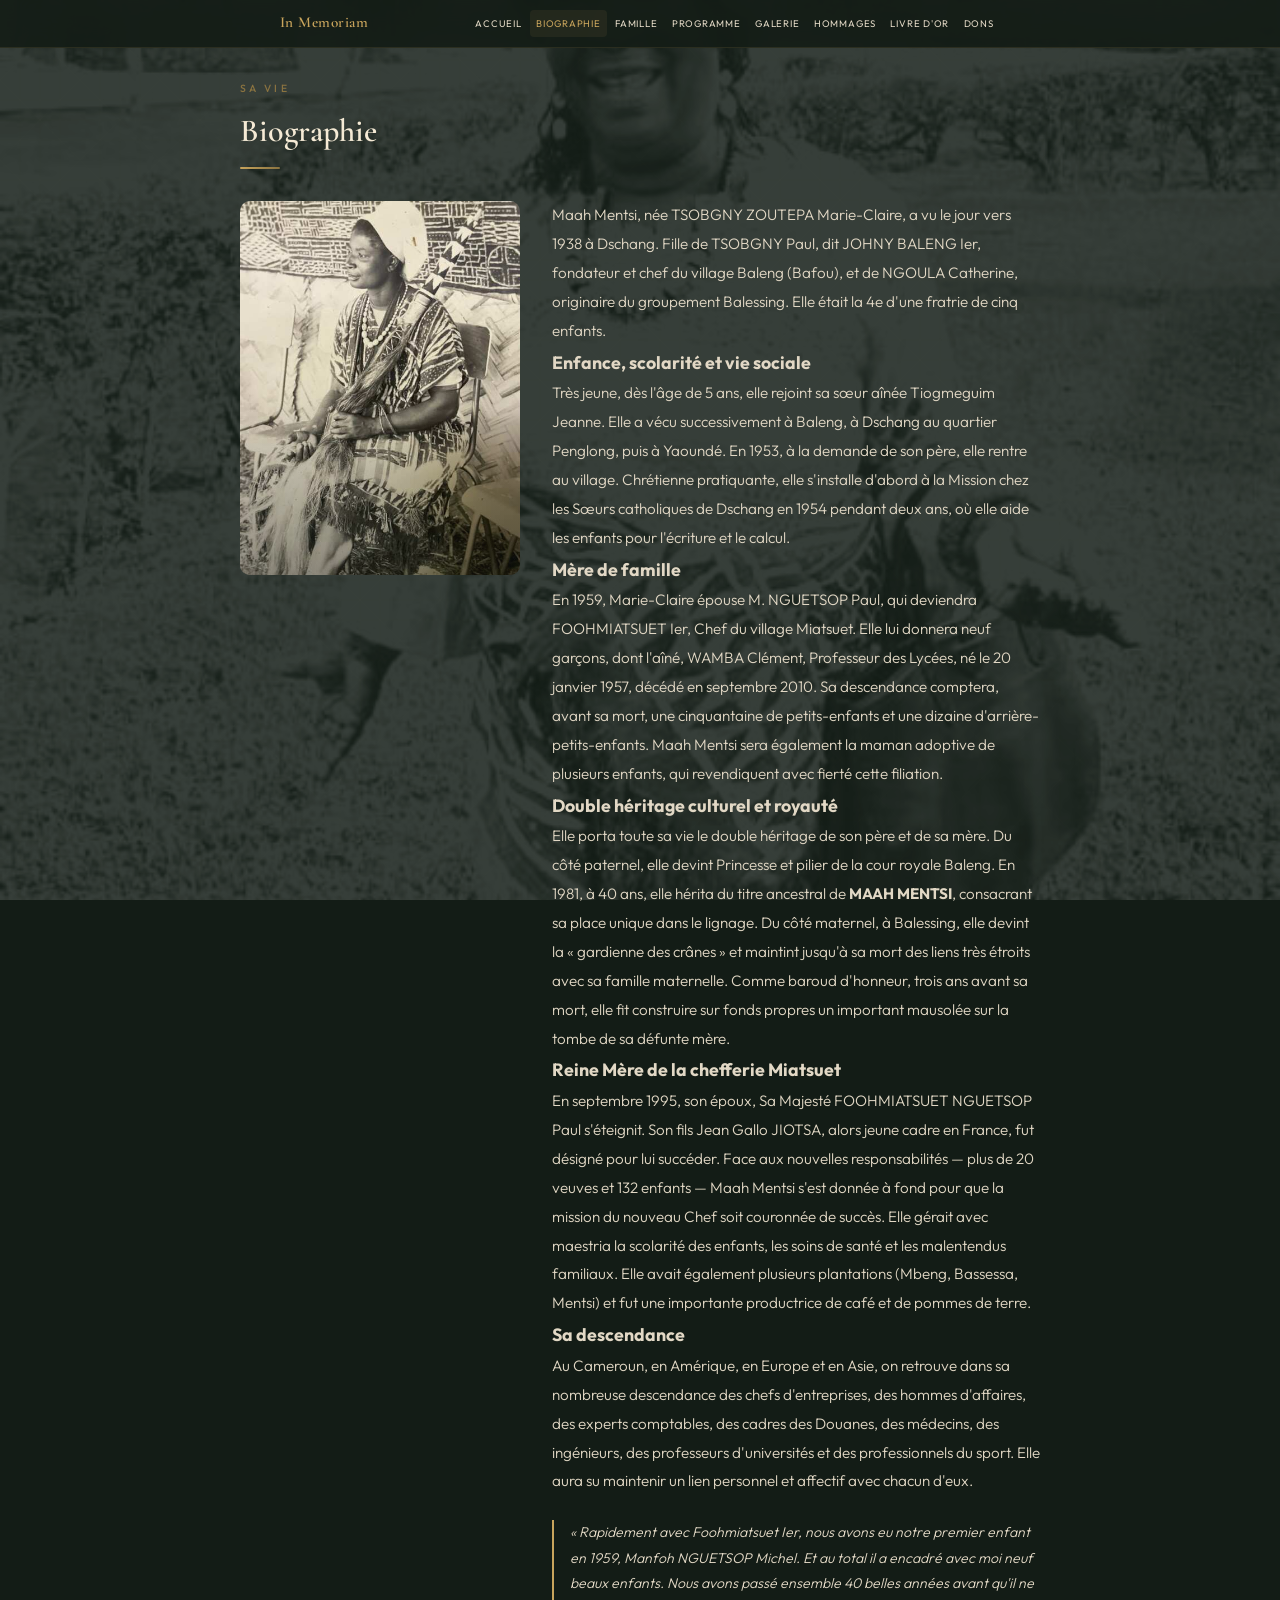
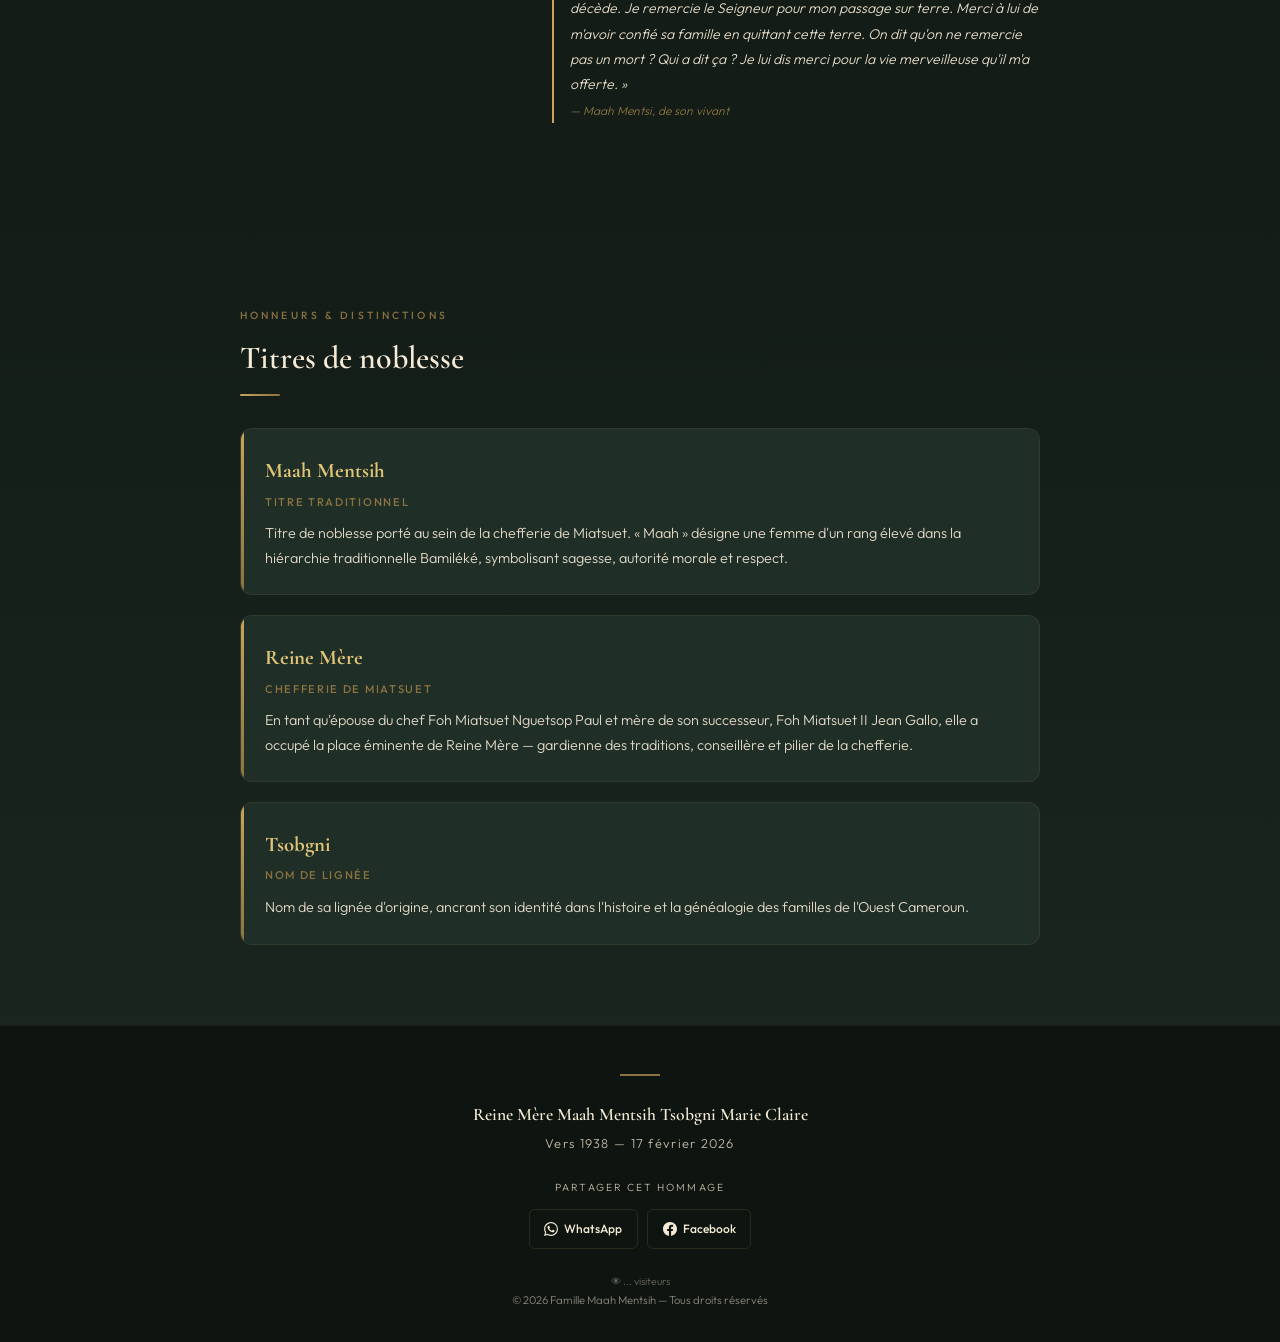
==== commit ea015f9a: "Add files via upload" ====
--- a/biographie/index.html
+++ b/biographie/index.html
@@ -45,12 +45,24 @@
       <img src="/images/youth1.jpg" alt="Maah Mentsih dans sa jeunesse">
       <div class="bio-img-overlay"></div>
     </div>
-    <div class="bio-text">
-      <p>Née vers <span class="hl">1938</span>, <strong>Maah Mentsih Tsobgni Marie Claire</strong> a grandi dans les hautes terres de l'Ouest Cameroun, berceau de la culture Bamiléké. Femme de cœur et de caractère, elle a consacré sa vie à sa famille, à sa communauté et aux traditions de son peuple.</p>
-      <p>Épouse de <strong>Foh Miatsuet Nguetsop Paul</strong>, elle a porté avec fierté et dignité le titre de <a href="/biographie#titres" style="color:var(--gold-l);text-decoration:none;border-bottom:1px dotted var(--gold-d)">Reine Mère</a> de la chefferie de Miatsuet, un rôle qu'elle a incarné avec une sagesse, une générosité et un dévouement qui ont marqué tous ceux qui l'ont connue.</p>
-      <p>Mère de <a href="/famille" style="color:var(--gold-l);text-decoration:none;border-bottom:1px dotted var(--gold-d)">neuf enfants</a>, grand-mère de <a href="/famille" style="color:var(--gold-l);text-decoration:none;border-bottom:1px dotted var(--gold-d)">52 petits-enfants</a> et arrière-grand-mère d'une vingtaine d'arrière-petits-enfants, elle laisse derrière elle un héritage d'amour, de résilience et de respect des traditions. Elle s'est éteinte le <span class="hl">17 février 2026</span> à Yaoundé, entourée de l'affection des siens.</p>
-    </div>
-  </div>
+    <div class="bio-text"><p>Maah Mentsi, née TSOBGNY ZOUTEPA Marie-Claire, a vu le jour vers 1938 à Dschang. Fille de TSOBGNY Paul, dit JOHNY BALENG Ier, fondateur et chef du village Baleng (Bafou), et de NGOULA Catherine, originaire du groupement Balessing. Elle était la 4e d'une fratrie de cinq enfants.</p>
+
+<h3 class="bio-section-title">Enfance, scolarité et vie sociale</h3>
+<p>Très jeune, dès l'âge de 5 ans, elle rejoint sa sœur aînée Tiogmeguim Jeanne. Elle a vécu successivement à Baleng, à Dschang au quartier Penglong, puis à Yaoundé. En 1953, à la demande de son père, elle rentre au village. Chrétienne pratiquante, elle s'installe d'abord à la Mission chez les Sœurs catholiques de Dschang en 1954 pendant deux ans, où elle aide les enfants pour l'écriture et le calcul.</p>
+
+<h3 class="bio-section-title">Mère de famille</h3>
+<p>En 1959, Marie-Claire épouse M. NGUETSOP Paul, qui deviendra FOOHMIATSUET Ier, Chef du village Miatsuet. Elle lui donnera neuf garçons, dont l'aîné, WAMBA Clément, Professeur des Lycées, né le 20 janvier 1957, décédé en septembre 2010. Sa descendance comptera, avant sa mort, une cinquantaine de petits-enfants et une dizaine d'arrière-petits-enfants. Maah Mentsi sera également la maman adoptive de plusieurs enfants, qui revendiquent avec fierté cette filiation.</p>
+
+<h3 class="bio-section-title">Double héritage culturel et royauté</h3>
+<p>Elle porta toute sa vie le double héritage de son père et de sa mère. Du côté paternel, elle devint Princesse et pilier de la cour royale Baleng. En 1981, à 40 ans, elle hérita du titre ancestral de <strong>MAAH MENTSI</strong>, consacrant sa place unique dans le lignage. Du côté maternel, à Balessing, elle devint la « gardienne des crânes » et maintint jusqu'à sa mort des liens très étroits avec sa famille maternelle. Comme baroud d'honneur, trois ans avant sa mort, elle fit construire sur fonds propres un important mausolée sur la tombe de sa défunte mère.</p>
+
+<h3 class="bio-section-title">Reine Mère de la chefferie Miatsuet</h3>
+<p>En septembre 1995, son époux, Sa Majesté FOOHMIATSUET NGUETSOP Paul s'éteignit. Son fils Jean Gallo JIOTSA, alors jeune cadre en France, fut désigné pour lui succéder. Face aux nouvelles responsabilités — plus de 20 veuves et 132 enfants — Maah Mentsi s'est donnée à fond pour que la mission du nouveau Chef soit couronnée de succès. Elle gérait avec maestria la scolarité des enfants, les soins de santé et les malentendus familiaux. Elle avait également plusieurs plantations (Mbeng, Bassessa, Mentsi) et fut une importante productrice de café et de pommes de terre.</p>
+
+<h3 class="bio-section-title">Sa descendance</h3>
+<p>Au Cameroun, en Amérique, en Europe et en Asie, on retrouve dans sa nombreuse descendance des chefs d'entreprises, des hommes d'affaires, des experts comptables, des cadres des Douanes, des médecins, des ingénieurs, des professeurs d'universités et des professionnels du sport. Elle aura su maintenir un lien personnel et affectif avec chacun d'eux.</p>
+
+<blockquote style="border-left:2px solid var(--gold);padding-left:1rem;margin:1.5rem 0;font-style:italic;color:var(--cream-s);font-size:.88rem;line-height:1.8">« Rapidement avec Foohmiatsuet Ier, nous avons eu notre premier enfant en 1959, Manfoh NGUETSOP Michel. Et au total il a encadré avec moi neuf beaux enfants. Nous avons passé ensemble 40 belles années avant qu'il ne décède. Je remercie le Seigneur pour mon passage sur terre. Merci à lui de m'avoir confié sa famille en quittant cette terre. On dit qu'on ne remercie pas un mort ? Qui a dit ça ? Je lui dis merci pour la vie merveilleuse qu'il m'a offerte. »<br><cite style="font-size:.75rem;color:var(--gold-d)">— Maah Mentsi, de son vivant</cite></blockquote></div>
 </div>
 </section>
 
@@ -84,6 +96,23 @@
 <div class="f-copy">© 2026 Famille Maah Mentsih — Tous droits réservés</div>
 </footer>
 
+
+<script src="https://www.gstatic.com/firebasejs/10.12.0/firebase-app-compat.js"></script>
+<script src="https://www.gstatic.com/firebasejs/10.12.0/firebase-firestore-compat.js"></script>
+<script>if(!firebase.apps.length){firebase.initializeApp({apiKey:"AIzaSyDr8vf7KZmSYO5w0uuzokO-2Z5WC5RY7zY",authDomain:"maahmentsih-5d5db.firebaseapp.com",projectId:"maahmentsih-5d5db",storageBucket:"maahmentsih-5d5db.firebasestorage.app",messagingSenderId:"296174723200",appId:"1:296174723200:web:8e6b0129970da7e4d8c665"})}</script>
+<script>
+!function(){
+  var db=firebase.firestore();
+  var ref=db.collection("config").doc("visits");
+  var counted=sessionStorage.getItem("visit_counted");
+  ref.get().then(function(doc){
+    var n=(doc.exists&&doc.data().count)?doc.data().count:0;
+    if(!counted){n++;ref.set({count:n});sessionStorage.setItem("visit_counted","1")}
+    var el=document.getElementById("visit-counter");
+    if(el)el.textContent="👁 "+n.toString().replace(/\B(?=(\d{3})+(?!\d))/g," ")+" visiteurs";
+  }).catch(function(){});
+}();
+</script>
 <script src="/js/main.js"></script>
 </body>
 </html>
